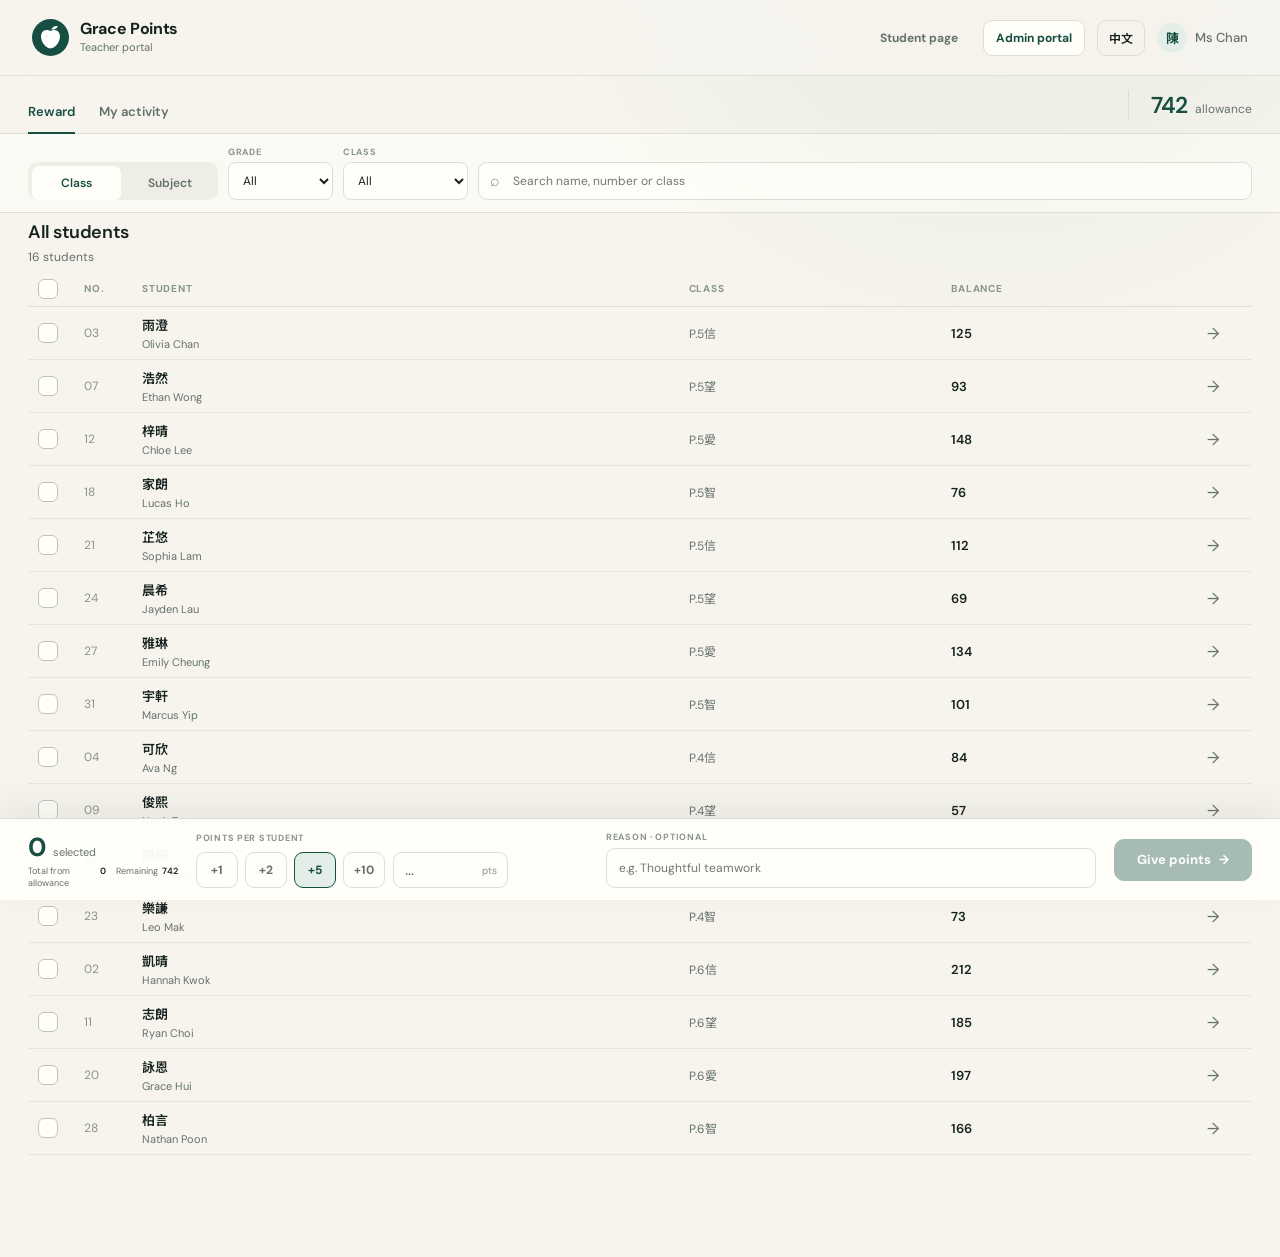
==== teacher.html @ 934d8e3c "Split student and teacher portals" ====
<!doctype html>
<html lang="en">
  <head>
    <meta charset="UTF-8" />
    <meta name="viewport" content="width=device-width, initial-scale=1.0" />
    <meta name="theme-color" content="#164f42" />
    <meta
      name="description"
      content="Grace Points teacher reward and administration portal demo."
    />
    <title>Teacher Portal · Grace Points</title>
    <link rel="preconnect" href="https://fonts.googleapis.com" />
    <link rel="preconnect" href="https://fonts.gstatic.com" crossorigin />
    <link
      href="https://fonts.googleapis.com/css2?family=DM+Sans:wght@400;500;600;700&family=Noto+Sans+TC:wght@400;500;600;700&display=swap"
      rel="stylesheet"
    />
    <link rel="stylesheet" href="styles.css?v=3" />
  </head>
  <body data-page="teacher">
    <div class="app-shell">
      <header class="topbar page-topbar">
        <a class="brand" href="teacher.html" aria-label="Grace Points teacher home">
          <span class="brand-mark" aria-hidden="true">
            <svg viewBox="0 0 40 40" role="img">
              <path d="M21 8c2.4-4.1 5.7-5.7 9.8-4.8C28.9 7 25.6 8.7 21 8Z" />
              <path d="M20.1 10.4C11.7 6 4.6 12 6.2 21c1.5 8.1 7.6 15 13.8 15s12.3-6.9 13.8-15c1.6-9-5.5-15-13.7-10.6Z" />
              <circle cx="15" cy="18" r="2.2" />
            </svg>
          </span>
          <span class="brand-copy">
            <strong>Grace Points</strong>
            <small data-i18n="teacherPortal">Teacher portal</small>
          </span>
        </a>

        <div class="topbar-actions">
          <a class="portal-link subtle-link" href="index.html" data-i18n="studentPage">Student page</a>
          <button class="portal-link" id="admin-entry-button" type="button" data-i18n="adminPortal">Admin portal</button>
          <button class="portal-link" id="back-to-teacher-button" type="button" data-i18n="teacherWorkspace" hidden>Teacher workspace</button>
          <button class="language-button" id="language-toggle" type="button" aria-label="Switch language">中文</button>
          <div class="account-identity" id="account-identity" aria-live="polite">
            <span class="avatar">陳</span>
            <span class="account-name">Ms Chan</span>
          </div>
        </div>
      </header>

      <main id="main-content" tabindex="-1"></main>
    </div>

    <div id="modal-root"></div>
    <div class="toast" id="toast" role="status" aria-live="polite"></div>

    <noscript>This demo needs JavaScript enabled.</noscript>
    <script src="app.js?v=3" defer></script>
  </body>
</html>
---- styles.css ----
:root {
  --ink: #17231f;
  --muted: #65716d;
  --soft: #8a948f;
  --paper: #f6f4ed;
  --surface: #fffef9;
  --surface-2: #eeeee7;
  --line: #dcded7;
  --jade: #164f42;
  --jade-2: #246c5a;
  --jade-soft: #e4eee9;
  --berry: #bd5d4c;
  --warning: #8a6123;
  --warning-soft: #f5e7c9;
  --danger: #9c4136;
  --danger-soft: #f6e2de;
  --shadow: 0 18px 60px rgba(27, 47, 40, 0.12);
  --font: "DM Sans", "Noto Sans TC", system-ui, sans-serif;
  --header-h: 76px;
}

* {
  box-sizing: border-box;
}

html {
  min-width: 320px;
  background: var(--paper);
  color: var(--ink);
  font-family: var(--font);
  scroll-behavior: smooth;
}

body {
  margin: 0;
  min-height: 100vh;
  background:
    radial-gradient(circle at 78% -10%, rgba(43, 112, 91, 0.08), transparent 30rem),
    var(--paper);
}

button,
input,
select,
textarea {
  color: inherit;
  font: inherit;
}

button {
  cursor: pointer;
}

button:focus-visible,
input:focus-visible,
select:focus-visible,
textarea:focus-visible {
  outline: 3px solid rgba(36, 108, 90, 0.24);
  outline-offset: 2px;
}

.sr-only {
  position: absolute;
  width: 1px;
  height: 1px;
  padding: 0;
  overflow: hidden;
  clip: rect(0, 0, 0, 0);
  white-space: nowrap;
  border: 0;
}

.app-shell {
  min-height: 100vh;
}

.topbar {
  position: sticky;
  top: 0;
  z-index: 30;
  display: grid;
  grid-template-columns: minmax(220px, 1fr) auto minmax(220px, 1fr);
  align-items: center;
  min-height: var(--header-h);
  padding: 0 32px;
  border-bottom: 1px solid rgba(22, 79, 66, 0.1);
  background: rgba(246, 244, 237, 0.92);
  backdrop-filter: blur(18px);
}

.brand {
  display: inline-flex;
  align-items: center;
  justify-self: start;
  gap: 11px;
  padding: 0;
  border: 0;
  background: transparent;
  text-align: left;
}

.brand-mark {
  display: grid;
  width: 37px;
  height: 37px;
  place-items: center;
  border-radius: 50%;
  background: var(--jade);
  color: #fff;
}

.brand-mark svg {
  width: 27px;
  fill: currentColor;
}

.brand-mark circle {
  fill: var(--paper);
}

.brand-copy {
  display: grid;
  line-height: 1.05;
}

.brand-copy strong {
  font-size: 16px;
  letter-spacing: -0.02em;
}

.brand-copy small {
  margin-top: 4px;
  color: var(--muted);
  font-size: 11px;
}

.role-switcher {
  display: flex;
  gap: 4px;
  padding: 4px;
  border-radius: 12px;
  background: rgba(226, 227, 220, 0.68);
}

.role-button {
  min-width: 88px;
  padding: 9px 14px;
  border: 0;
  border-radius: 9px;
  background: transparent;
  color: var(--muted);
  font-size: 13px;
  font-weight: 600;
  transition: 180ms ease;
}

.role-button:hover {
  color: var(--ink);
}

.role-button.active {
  background: var(--surface);
  box-shadow: 0 2px 10px rgba(27, 47, 40, 0.08);
  color: var(--jade);
}

.topbar-actions {
  display: flex;
  align-items: center;
  justify-self: end;
  gap: 12px;
}

.demo-badge {
  color: var(--soft);
  font-size: 12px;
}

.language-button {
  padding: 8px 11px;
  border: 1px solid var(--line);
  border-radius: 9px;
  background: transparent;
  font-size: 12px;
  font-weight: 600;
}

.language-button:hover {
  border-color: var(--jade-2);
  color: var(--jade);
}

.account-identity {
  display: flex;
  align-items: center;
  gap: 8px;
  color: var(--muted);
  font-size: 13px;
  font-weight: 500;
}

.avatar {
  display: grid;
  width: 30px;
  height: 30px;
  place-items: center;
  border-radius: 50%;
  background: var(--jade-soft);
  color: var(--jade);
  font-weight: 700;
}

#main-content {
  min-height: calc(100vh - var(--header-h));
}

.view-enter {
  animation: view-enter 420ms cubic-bezier(0.2, 0.75, 0.25, 1) both;
}

@keyframes view-enter {
  from {
    opacity: 0;
    transform: translateY(10px);
  }
  to {
    opacity: 1;
    transform: translateY(0);
  }
}

.page-heading {
  display: flex;
  align-items: flex-end;
  justify-content: space-between;
  gap: 24px;
  padding: 34px 40px 28px;
}

.eyebrow {
  margin: 0 0 7px;
  color: var(--jade-2);
  font-size: 11px;
  font-weight: 700;
  letter-spacing: 0.12em;
  text-transform: uppercase;
}

.page-heading h1,
.student-home h1,
.login-panel h1 {
  margin: 0;
  font-size: clamp(27px, 3.2vw, 43px);
  font-weight: 600;
  letter-spacing: -0.045em;
  line-height: 1.05;
}

.page-heading p,
.login-panel > p {
  max-width: 560px;
  margin: 8px 0 0;
  color: var(--muted);
  font-size: 14px;
}

.teacher-balance {
  display: flex;
  align-items: baseline;
  gap: 8px;
  padding-left: 22px;
  border-left: 1px solid var(--line);
  white-space: nowrap;
}

.teacher-balance strong {
  color: var(--jade);
  font-size: 31px;
  font-weight: 600;
  letter-spacing: -0.05em;
}

.teacher-balance span {
  color: var(--muted);
  font-size: 12px;
}

.teacher-tabs {
  display: flex;
  gap: 24px;
  padding: 0 40px;
  border-bottom: 1px solid var(--line);
}

.text-tab {
  position: relative;
  padding: 0 0 13px;
  border: 0;
  background: transparent;
  color: var(--muted);
  font-size: 13px;
  font-weight: 600;
}

.text-tab.active {
  color: var(--jade);
}

.text-tab.active::after {
  position: absolute;
  right: 0;
  bottom: -1px;
  left: 0;
  height: 2px;
  background: var(--jade);
  content: "";
}

.teacher-workspace {
  display: grid;
  grid-template-columns: 250px minmax(460px, 1fr) 320px;
  min-height: calc(100vh - 235px);
}

.scope-panel,
.reward-panel {
  padding: 26px;
}

.scope-panel {
  border-right: 1px solid var(--line);
}

.reward-panel {
  border-left: 1px solid var(--line);
  background: rgba(255, 254, 249, 0.54);
}

.sticky-panel {
  position: sticky;
  top: calc(var(--header-h) + 26px);
}

.section-label {
  display: block;
  margin-bottom: 12px;
  color: var(--soft);
  font-size: 10px;
  font-weight: 700;
  letter-spacing: 0.12em;
  text-transform: uppercase;
}

.mode-switch {
  display: grid;
  grid-template-columns: 1fr 1fr;
  gap: 4px;
  padding: 4px;
  border-radius: 10px;
  background: var(--surface-2);
}

.mode-switch button {
  padding: 9px 6px;
  border: 0;
  border-radius: 7px;
  background: transparent;
  color: var(--muted);
  font-size: 12px;
  font-weight: 600;
}

.mode-switch button.active {
  background: var(--surface);
  color: var(--jade);
}

.field-group {
  display: grid;
  gap: 7px;
  margin-top: 18px;
}

.field-group label {
  color: var(--muted);
  font-size: 11px;
  font-weight: 600;
}

.field-group select,
.field-group input,
.field-group textarea,
.custom-points input {
  width: 100%;
  border: 1px solid var(--line);
  border-radius: 9px;
  background: var(--surface);
}

.field-group select,
.field-group input {
  height: 42px;
  padding: 0 11px;
}

.field-group textarea {
  min-height: 92px;
  padding: 11px;
  resize: vertical;
}

.recent-lists {
  display: grid;
  gap: 3px;
  margin-top: 30px;
}

.recent-button {
  display: flex;
  align-items: center;
  justify-content: space-between;
  padding: 9px 0;
  border: 0;
  border-bottom: 1px solid rgba(220, 222, 215, 0.7);
  background: transparent;
  color: var(--muted);
  font-size: 12px;
  text-align: left;
}

.recent-button span:last-child {
  color: var(--soft);
}

.roster-panel {
  min-width: 0;
  padding: 26px 30px 70px;
}

.roster-toolbar {
  display: flex;
  align-items: center;
  justify-content: space-between;
  gap: 16px;
  margin-bottom: 15px;
}

.roster-title h2,
.reward-panel h2,
.activity-section h2,
.admin-section h2 {
  margin: 0;
  font-size: 18px;
  font-weight: 600;
  letter-spacing: -0.025em;
}

.roster-title p,
.reward-panel h2 + p,
.admin-section h2 + p {
  margin: 5px 0 0;
  color: var(--muted);
  font-size: 12px;
}

.search-box {
  position: relative;
  width: min(250px, 40%);
}

.search-box::before {
  position: absolute;
  top: 50%;
  left: 12px;
  color: var(--soft);
  content: "⌕";
  transform: translateY(-54%);
}

.search-box input {
  width: 100%;
  height: 38px;
  padding: 0 12px 0 34px;
  border: 1px solid var(--line);
  border-radius: 9px;
  background: rgba(255, 254, 249, 0.72);
  font-size: 12px;
}

.roster-header,
.student-row {
  display: grid;
  grid-template-columns: 36px 48px minmax(180px, 1.7fr) 0.8fr 0.75fr 44px;
  align-items: center;
  gap: 10px;
}

.roster-header {
  min-height: 36px;
  padding: 0 10px;
  border-bottom: 1px solid var(--line);
  color: var(--soft);
  font-size: 10px;
  font-weight: 700;
  letter-spacing: 0.08em;
  text-transform: uppercase;
}

.student-row {
  min-height: 65px;
  padding: 8px 10px;
  border-bottom: 1px solid rgba(220, 222, 215, 0.7);
  transition: background 160ms ease, padding 160ms ease;
}

.student-row:hover {
  background: rgba(255, 254, 249, 0.7);
}

.student-row.selected {
  background: var(--jade-soft);
}

.check-control {
  display: grid;
  width: 20px;
  height: 20px;
  place-items: center;
  border: 1px solid #bcc3bf;
  border-radius: 6px;
  background: var(--surface);
  color: transparent;
  font-size: 12px;
  transition: 160ms ease;
}

.check-control.checked {
  border-color: var(--jade);
  background: var(--jade);
  color: #fff;
  transform: scale(1.04);
}

.row-selector,
.select-all-button,
.student-detail-button {
  padding: 0;
  border: 0;
  background: transparent;
}

.student-number {
  color: var(--soft);
  font-size: 12px;
  font-variant-numeric: tabular-nums;
}

.student-name {
  display: grid;
  gap: 3px;
  min-width: 0;
}

.student-name strong {
  overflow: hidden;
  font-size: 13px;
  font-weight: 600;
  text-overflow: ellipsis;
  white-space: nowrap;
}

.student-name small {
  overflow: hidden;
  color: var(--muted);
  font-size: 11px;
  text-overflow: ellipsis;
  white-space: nowrap;
}

.class-tag {
  color: var(--muted);
  font-size: 12px;
}

.point-balance {
  font-size: 13px;
  font-weight: 600;
  font-variant-numeric: tabular-nums;
}

.student-detail-button {
  display: grid;
  width: 30px;
  height: 30px;
  place-items: center;
  border-radius: 50%;
  color: var(--muted);
}

.student-detail-button:hover {
  background: var(--surface);
  color: var(--jade);
}

.empty-state {
  padding: 64px 20px;
  color: var(--muted);
  text-align: center;
}

.empty-state strong {
  display: block;
  margin-bottom: 6px;
  color: var(--ink);
}

.reward-panel h2 + p {
  margin-bottom: 22px;
}

.selection-count {
  display: flex;
  align-items: baseline;
  justify-content: space-between;
  padding: 15px 0;
  border-top: 1px solid var(--line);
  border-bottom: 1px solid var(--line);
}

.selection-count strong {
  color: var(--jade);
  font-size: 30px;
  font-weight: 600;
  letter-spacing: -0.05em;
}

.selection-count span {
  color: var(--muted);
  font-size: 12px;
}

.quick-points {
  display: grid;
  grid-template-columns: repeat(4, 1fr);
  gap: 7px;
}

.point-button {
  height: 42px;
  border: 1px solid var(--line);
  border-radius: 9px;
  background: var(--surface);
  color: var(--muted);
  font-size: 12px;
  font-weight: 700;
  transition: 160ms ease;
}

.point-button:hover,
.point-button.active {
  border-color: var(--jade);
  background: var(--jade-soft);
  color: var(--jade);
}

.custom-points {
  position: relative;
}

.custom-points input {
  height: 42px;
  padding: 0 50px 0 11px;
}

.custom-points span {
  position: absolute;
  top: 50%;
  right: 11px;
  color: var(--soft);
  font-size: 10px;
  transform: translateY(-50%);
}

.award-summary {
  display: grid;
  gap: 8px;
  margin-top: 22px;
  padding: 14px 0;
  border-top: 1px solid var(--line);
}

.summary-row {
  display: flex;
  justify-content: space-between;
  color: var(--muted);
  font-size: 12px;
}

.summary-row strong {
  color: var(--ink);
  font-weight: 600;
}

.summary-row.negative strong {
  color: var(--danger);
}

.balance-warning {
  margin: 1px 0 10px;
  padding: 9px 10px;
  border-radius: 8px;
  background: var(--warning-soft);
  color: var(--warning);
  font-size: 11px;
  line-height: 1.4;
}

.primary-button,
.secondary-button,
.danger-button {
  display: inline-flex;
  min-height: 44px;
  align-items: center;
  justify-content: center;
  gap: 8px;
  padding: 0 16px;
  border-radius: 10px;
  font-size: 13px;
  font-weight: 700;
  transition: 180ms ease;
}

.primary-button {
  border: 1px solid var(--jade);
  background: var(--jade);
  color: #fff;
}

.primary-button:hover:not(:disabled) {
  background: var(--jade-2);
  transform: translateY(-1px);
}

.primary-button:disabled {
  cursor: not-allowed;
  opacity: 0.38;
}

.secondary-button {
  border: 1px solid var(--line);
  background: var(--surface);
  color: var(--ink);
}

.secondary-button:hover {
  border-color: var(--jade-2);
  color: var(--jade);
}

.danger-button {
  border: 1px solid var(--danger);
  background: var(--danger);
  color: #fff;
}

.full-button {
  width: 100%;
}

.mobile-points-control {
  display: none;
}

.activity-section,
.admin-content {
  padding: 30px 40px 80px;
}

.table-wrap {
  margin-top: 18px;
  overflow-x: auto;
  border-top: 1px solid var(--line);
}

.data-table {
  width: 100%;
  border-collapse: collapse;
  font-size: 12px;
  text-align: left;
}

.data-table th {
  padding: 12px 10px;
  color: var(--soft);
  font-size: 10px;
  letter-spacing: 0.08em;
  text-transform: uppercase;
}

.data-table td {
  padding: 15px 10px;
  border-top: 1px solid rgba(220, 222, 215, 0.75);
  color: var(--muted);
  vertical-align: middle;
}

.data-table td strong {
  color: var(--ink);
  font-weight: 600;
}

.inline-action {
  padding: 6px 0;
  border: 0;
  background: transparent;
  color: var(--jade-2);
  font-size: 11px;
  font-weight: 700;
}

.inline-action[disabled] {
  cursor: default;
  color: var(--soft);
}

.status-label {
  display: inline-flex;
  align-items: center;
  gap: 6px;
  white-space: nowrap;
}

.status-label::before {
  width: 7px;
  height: 7px;
  border-radius: 50%;
  background: var(--jade-2);
  content: "";
}

.status-label.reversed::before {
  background: var(--soft);
}

.student-login-view {
  display: grid;
  min-height: calc(100vh - var(--header-h));
  grid-template-columns: minmax(0, 1.1fr) minmax(420px, 0.9fr);
}

.login-atmosphere {
  position: relative;
  display: flex;
  min-height: 640px;
  flex-direction: column;
  justify-content: flex-end;
  overflow: hidden;
  padding: clamp(36px, 6vw, 84px);
  background: var(--jade);
  color: #fff;
}

.orchard-pattern {
  position: absolute;
  inset: 0;
  opacity: 0.95;
  background:
    radial-gradient(circle at 70% 24%, rgba(255, 254, 249, 0.94) 0 3.4%, transparent 3.6%),
    radial-gradient(circle at 78% 31%, rgba(189, 93, 76, 0.92) 0 8%, transparent 8.2%),
    radial-gradient(circle at 56% 45%, rgba(255, 254, 249, 0.13) 0 16%, transparent 16.2%),
    radial-gradient(circle at 18% 14%, rgba(255, 254, 249, 0.1) 0 22%, transparent 22.2%),
    linear-gradient(148deg, transparent 45%, rgba(255, 255, 255, 0.07) 45.2% 45.6%, transparent 45.8%);
  transform: scale(1.05);
  animation: atmosphere-drift 10s ease-in-out infinite alternate;
}

@keyframes atmosphere-drift {
  to {
    transform: scale(1.1) translate3d(-1%, 1%, 0);
  }
}

.login-atmosphere-copy {
  position: relative;
  max-width: 520px;
  z-index: 1;
}

.login-atmosphere-copy .eyebrow {
  color: rgba(255, 255, 255, 0.65);
}

.login-atmosphere-copy h2 {
  max-width: 480px;
  margin: 0;
  font-size: clamp(40px, 5.6vw, 76px);
  font-weight: 500;
  letter-spacing: -0.06em;
  line-height: 0.98;
}

.login-atmosphere-copy p {
  max-width: 390px;
  margin: 20px 0 0;
  color: rgba(255, 255, 255, 0.72);
  font-size: 14px;
  line-height: 1.6;
}

.login-panel-wrap {
  display: grid;
  place-items: center;
  padding: 40px;
}

.login-panel {
  width: min(430px, 100%);
}

.login-panel h1 {
  font-size: 34px;
}

.choice-row {
  display: grid;
  grid-template-columns: repeat(6, 1fr);
  gap: 6px;
}

.choice-row.classes {
  grid-template-columns: repeat(4, 1fr);
}

.choice-button {
  height: 42px;
  border: 1px solid var(--line);
  border-radius: 9px;
  background: var(--surface);
  color: var(--muted);
  font-weight: 600;
}

.choice-button.active {
  border-color: var(--jade);
  background: var(--jade-soft);
  color: var(--jade);
}

.number-display {
  display: flex;
  height: 52px;
  align-items: center;
  justify-content: space-between;
  padding: 0 16px;
  border: 1px solid var(--line);
  border-radius: 10px;
  background: var(--surface);
}

.number-display span {
  color: var(--muted);
  font-size: 12px;
}

.number-display strong {
  min-width: 26px;
  color: var(--jade);
  font-size: 21px;
  text-align: right;
}

.number-pad {
  display: grid;
  grid-template-columns: repeat(3, 1fr);
  gap: 7px;
  margin-top: 8px;
}

.number-key {
  height: 45px;
  border: 1px solid var(--line);
  border-radius: 9px;
  background: transparent;
  font-weight: 600;
}

.number-key:hover {
  background: var(--surface);
}

.demo-hint {
  margin-top: 14px;
  padding-top: 14px;
  border-top: 1px solid var(--line);
  color: var(--muted);
  font-size: 11px;
}

.demo-hint button {
  padding: 0;
  border: 0;
  background: transparent;
  color: var(--jade);
  font-weight: 700;
}

.login-error {
  min-height: 17px;
  margin: 8px 0 0;
  color: var(--danger);
  font-size: 11px;
}

.student-home {
  padding: 38px 6vw 90px;
}

.student-topline {
  display: flex;
  align-items: flex-start;
  justify-content: space-between;
  gap: 20px;
}

.student-balance-stage {
  display: grid;
  min-height: 270px;
  grid-template-columns: 1fr auto;
  align-items: end;
  margin-top: 36px;
  padding: clamp(28px, 5vw, 64px);
  overflow: hidden;
  border-radius: 20px;
  background: var(--jade);
  color: #fff;
}

.student-balance-stage > div:first-child {
  align-self: center;
}

.student-balance-stage span {
  color: rgba(255, 255, 255, 0.65);
  font-size: 12px;
}

.student-balance-stage strong {
  display: block;
  margin-top: 6px;
  font-size: clamp(65px, 12vw, 132px);
  font-weight: 500;
  letter-spacing: -0.08em;
  line-height: 0.8;
}

.balance-fruit {
  position: relative;
  width: clamp(120px, 18vw, 220px);
  aspect-ratio: 1;
  border: 1px solid rgba(255, 255, 255, 0.24);
  border-radius: 50%;
}

.balance-fruit::before,
.balance-fruit::after {
  position: absolute;
  border-radius: 50%;
  content: "";
}

.balance-fruit::before {
  inset: 18%;
  background: var(--berry);
}

.balance-fruit::after {
  width: 17%;
  height: 17%;
  top: 17%;
  right: 23%;
  background: #fff;
}

.history-layout {
  display: grid;
  grid-template-columns: minmax(0, 1fr) 240px;
  gap: 56px;
  margin-top: 46px;
}

.history-list {
  border-top: 1px solid var(--line);
}

.history-row {
  display: grid;
  grid-template-columns: 50px minmax(180px, 1fr) 130px 90px;
  align-items: center;
  gap: 12px;
  min-height: 74px;
  border-bottom: 1px solid var(--line);
}

.history-icon {
  display: grid;
  width: 34px;
  height: 34px;
  place-items: center;
  border-radius: 50%;
  background: var(--jade-soft);
  color: var(--jade);
  font-weight: 700;
}

.history-icon.redeem {
  background: var(--danger-soft);
  color: var(--danger);
}

.history-copy strong {
  display: block;
  font-size: 13px;
  font-weight: 600;
}

.history-copy small,
.history-meta {
  color: var(--muted);
  font-size: 11px;
}

.history-amount {
  font-weight: 700;
  text-align: right;
}

.history-amount.positive {
  color: var(--jade);
}

.history-amount.negative {
  color: var(--danger);
}

.year-summary {
  position: sticky;
  top: calc(var(--header-h) + 30px);
  align-self: start;
  padding-left: 22px;
  border-left: 1px solid var(--line);
}

.year-summary dl {
  margin: 0;
}

.year-summary div {
  padding: 13px 0;
  border-bottom: 1px solid var(--line);
}

.year-summary dt {
  color: var(--muted);
  font-size: 11px;
}

.year-summary dd {
  margin: 4px 0 0;
  font-size: 19px;
  font-weight: 600;
}

.admin-metrics {
  display: grid;
  grid-template-columns: repeat(4, 1fr);
  border-top: 1px solid var(--line);
  border-bottom: 1px solid var(--line);
}

.metric {
  padding: 24px 26px;
  border-right: 1px solid var(--line);
}

.metric:last-child {
  border-right: 0;
}

.metric span {
  color: var(--muted);
  font-size: 11px;
}

.metric strong {
  display: block;
  margin-top: 7px;
  font-size: 29px;
  font-weight: 600;
  letter-spacing: -0.05em;
}

.admin-grid {
  display: grid;
  grid-template-columns: minmax(0, 1.35fr) minmax(300px, 0.65fr);
  gap: 56px;
  margin-top: 42px;
}

.admin-section-heading {
  display: flex;
  align-items: flex-start;
  justify-content: space-between;
  gap: 16px;
}

.teacher-spending-list {
  margin-top: 22px;
  border-top: 1px solid var(--line);
}

.spending-row {
  display: grid;
  grid-template-columns: minmax(120px, 0.8fr) minmax(140px, 1.4fr) 62px 62px 76px;
  align-items: center;
  gap: 16px;
  min-height: 61px;
  border-bottom: 1px solid var(--line);
  font-size: 12px;
}

.spending-name strong {
  display: block;
}

.spending-name small {
  color: var(--muted);
}

.spending-track {
  height: 5px;
  overflow: hidden;
  border-radius: 5px;
  background: var(--surface-2);
}

.spending-fill {
  height: 100%;
  border-radius: inherit;
  background: var(--jade-2);
  transform-origin: left;
  animation: grow-bar 700ms 140ms cubic-bezier(0.2, 0.75, 0.25, 1) both;
}

@keyframes grow-bar {
  from { transform: scaleX(0); }
  to { transform: scaleX(1); }
}

.negative-number {
  color: var(--danger);
}

.rollover-panel {
  padding: 25px;
  border-radius: 16px;
  background: var(--jade);
  color: #fff;
}

.rollover-panel .eyebrow {
  color: rgba(255, 255, 255, 0.62);
}

.rollover-panel h2 {
  max-width: 250px;
  font-size: 26px;
  line-height: 1.1;
}

.rollover-panel p {
  color: rgba(255, 255, 255, 0.67);
  line-height: 1.5;
}

.rollover-list {
  display: grid;
  gap: 9px;
  margin: 22px 0;
  padding: 0;
  list-style: none;
  color: rgba(255, 255, 255, 0.82);
  font-size: 12px;
}

.rollover-list li::before {
  margin-right: 8px;
  color: #bcd7cd;
  content: "✓";
}

.rollover-panel .secondary-button {
  border-color: rgba(255, 255, 255, 0.22);
  background: #fff;
  color: var(--jade);
}

.modal-backdrop {
  position: fixed;
  inset: 0;
  z-index: 80;
  display: grid;
  place-items: center;
  padding: 20px;
  background: rgba(14, 28, 23, 0.48);
  backdrop-filter: blur(7px);
  animation: fade-in 180ms ease both;
}

@keyframes fade-in {
  from { opacity: 0; }
  to { opacity: 1; }
}

.modal {
  width: min(480px, 100%);
  max-height: min(720px, 88vh);
  overflow-y: auto;
  padding: 28px;
  border-radius: 17px;
  background: var(--surface);
  box-shadow: var(--shadow);
  animation: modal-enter 240ms cubic-bezier(0.2, 0.75, 0.25, 1) both;
}

@keyframes modal-enter {
  from { opacity: 0; transform: translateY(14px) scale(0.98); }
  to { opacity: 1; transform: translateY(0) scale(1); }
}

.modal-kicker {
  color: var(--jade-2);
  font-size: 10px;
  font-weight: 700;
  letter-spacing: 0.12em;
  text-transform: uppercase;
}

.modal h2 {
  margin: 8px 0 9px;
  font-size: 27px;
  font-weight: 600;
  letter-spacing: -0.04em;
}

.modal p {
  color: var(--muted);
  font-size: 13px;
  line-height: 1.55;
}

.modal-summary {
  margin: 22px 0;
  padding: 14px 0;
  border-top: 1px solid var(--line);
  border-bottom: 1px solid var(--line);
}

.modal-actions {
  display: flex;
  justify-content: flex-end;
  gap: 9px;
  margin-top: 22px;
}

.toast {
  position: fixed;
  right: 24px;
  bottom: 24px;
  z-index: 120;
  max-width: min(390px, calc(100vw - 32px));
  padding: 13px 17px;
  border-radius: 10px;
  background: var(--ink);
  box-shadow: var(--shadow);
  color: #fff;
  font-size: 12px;
  opacity: 0;
  pointer-events: none;
  transform: translateY(12px);
  transition: 220ms ease;
}

.toast.show {
  opacity: 1;
  transform: translateY(0);
}

.mobile-role-nav {
  display: none;
}

@media (max-width: 1080px) {
  .teacher-workspace {
    grid-template-columns: 210px minmax(410px, 1fr) 280px;
  }

  .scope-panel,
  .reward-panel {
    padding: 22px 18px;
  }

  .roster-panel {
    padding-right: 20px;
    padding-left: 20px;
  }

  .student-row,
  .roster-header {
    grid-template-columns: 34px 38px minmax(150px, 1.7fr) 0.7fr 0.65fr 36px;
  }

  .topbar {
    padding: 0 22px;
  }

  .demo-badge,
  .account-name {
    display: none;
  }
}

@media (min-width: 861px) and (max-height: 800px) {
  .page-heading {
    padding-top: 25px;
    padding-bottom: 20px;
  }

  .scope-panel,
  .reward-panel {
    padding-top: 18px;
    padding-bottom: 18px;
  }

  .roster-panel {
    padding-top: 18px;
  }

  .reward-panel h2 + p {
    margin-bottom: 12px;
  }

  .selection-count {
    padding: 9px 0;
  }

  .selection-count strong {
    font-size: 25px;
  }

  .reward-panel .field-group {
    margin-top: 11px;
  }

  .reward-panel .point-button,
  .reward-panel .custom-points input {
    height: 36px;
  }

  .reward-panel .field-group textarea {
    min-height: 54px;
  }

  .award-summary {
    margin-top: 11px;
    padding: 8px 0;
  }

  .reward-panel .primary-button {
    min-height: 40px;
  }
}

@media (max-width: 860px) {
  :root {
    --header-h: 66px;
  }

  body {
    padding-bottom: 68px;
  }

  .topbar {
    grid-template-columns: 1fr auto;
    min-height: var(--header-h);
    padding: 0 17px;
  }

  .role-switcher,
  .account-identity {
    display: none;
  }

  .brand-mark {
    width: 34px;
    height: 34px;
  }

  .brand-copy strong {
    font-size: 14px;
  }

  .topbar-actions {
    grid-column: 2;
  }

  .mobile-role-nav {
    position: fixed;
    right: 0;
    bottom: 0;
    left: 0;
    z-index: 50;
    display: grid;
    grid-template-columns: repeat(3, 1fr);
    min-height: 68px;
    border-top: 1px solid var(--line);
    background: rgba(255, 254, 249, 0.96);
    backdrop-filter: blur(18px);
  }

  .mobile-role {
    display: grid;
    place-content: center;
    gap: 3px;
    border: 0;
    background: transparent;
    color: var(--soft);
    font-size: 10px;
    font-weight: 600;
  }

  .mobile-role.active {
    color: var(--jade);
  }

  .mobile-icon {
    font-size: 18px;
    line-height: 1;
  }

  .page-heading {
    align-items: flex-start;
    padding: 25px 20px 21px;
  }

  .page-heading h1 {
    font-size: 29px;
  }

  .page-heading p {
    font-size: 12px;
  }

  .teacher-balance {
    padding-left: 15px;
  }

  .teacher-balance strong {
    font-size: 24px;
  }

  .teacher-tabs {
    padding: 0 20px;
  }

  .teacher-workspace {
    display: block;
  }

  .scope-panel {
    border-right: 0;
    border-bottom: 1px solid var(--line);
  }

  .scope-panel .sticky-panel {
    position: static;
    display: grid;
    grid-template-columns: 1fr 1fr 1fr;
    gap: 10px;
  }

  .scope-panel .section-label,
  .scope-panel .mode-switch,
  .scope-panel .recent-lists,
  .scope-panel .field-group:first-of-type {
    display: none;
  }

  .scope-panel .field-group {
    margin-top: 0;
  }

  .roster-panel {
    padding: 21px 20px;
  }

  .reward-panel {
    position: sticky;
    bottom: 68px;
    z-index: 20;
    padding: 15px 20px;
    border-top: 1px solid var(--line);
    border-left: 0;
    background: rgba(255, 254, 249, 0.97);
    backdrop-filter: blur(16px);
  }

  .reward-panel .sticky-panel {
    position: static;
    display: grid;
    grid-template-columns: 76px minmax(0, 1fr);
    align-items: center;
    gap: 12px;
  }

  .reward-panel h2,
  .reward-panel h2 + p,
  .reward-panel .selection-count,
  .reward-panel .field-group,
  .reward-panel .award-summary,
  .reward-panel .balance-warning {
    display: none;
  }

  .reward-panel .quick-points {
    display: flex;
  }

  .reward-panel .point-button {
    width: 42px;
  }

  .reward-panel .custom-points {
    display: none;
  }

  .mobile-points-control {
    position: relative;
    display: block;
  }

  .mobile-points-control input {
    width: 100%;
    height: 44px;
    padding: 0 27px 0 10px;
    border: 1px solid var(--line);
    border-radius: 10px;
    background: var(--surface);
    font-weight: 700;
  }

  .mobile-points-control span {
    position: absolute;
    top: 50%;
    right: 9px;
    color: var(--soft);
    font-size: 9px;
    transform: translateY(-50%);
  }

  .reward-panel .primary-button {
    width: 100%;
    white-space: nowrap;
  }

  .activity-section,
  .admin-content {
    padding: 24px 20px 80px;
  }

  .student-login-view {
    display: block;
  }

  .login-atmosphere {
    min-height: 280px;
    justify-content: flex-end;
    padding: 34px 24px;
  }

  .login-atmosphere-copy h2 {
    max-width: 310px;
    font-size: 43px;
  }

  .login-atmosphere-copy p {
    display: none;
  }

  .login-panel-wrap {
    padding: 32px 20px 55px;
  }

  .student-home {
    padding: 26px 20px 70px;
  }

  .student-balance-stage {
    min-height: 230px;
    margin-top: 25px;
    padding: 28px;
  }

  .history-layout {
    display: block;
    margin-top: 34px;
  }

  .year-summary {
    position: static;
    margin-top: 32px;
    padding-left: 0;
    border-top: 1px solid var(--line);
    border-left: 0;
  }

  .admin-metrics {
    grid-template-columns: 1fr 1fr;
  }

  .metric:nth-child(2) {
    border-right: 0;
  }

  .metric:nth-child(-n + 2) {
    border-bottom: 1px solid var(--line);
  }

  .admin-grid {
    display: block;
  }

  .rollover-panel {
    margin-top: 38px;
  }
}

@media (max-width: 560px) {
  .brand-copy small {
    display: none;
  }

  .page-heading {
    display: block;
  }

  .teacher-balance {
    margin-top: 18px;
    padding: 10px 0 0;
    border-top: 1px solid var(--line);
    border-left: 0;
  }

  .scope-panel .sticky-panel {
    grid-template-columns: repeat(2, 1fr);
  }

  .scope-panel .field-group:last-of-type {
    grid-column: 1 / -1;
  }

  .roster-toolbar {
    display: block;
  }

  .search-box {
    width: 100%;
    margin-top: 13px;
  }

  .roster-header,
  .student-row {
    grid-template-columns: 31px 30px minmax(140px, 1fr) 55px 31px;
  }

  .roster-header span:nth-child(4),
  .student-row .class-tag {
    display: none;
  }

  .roster-header span:nth-child(5),
  .student-row .point-balance {
    grid-column: 4;
  }

  .roster-header span:nth-child(6),
  .student-row .student-detail-button {
    grid-column: 5;
  }

  .student-row {
    min-height: 61px;
    padding-right: 4px;
    padding-left: 4px;
  }

  .roster-header {
    padding-right: 4px;
    padding-left: 4px;
  }

  .quick-points .point-button:nth-child(3),
  .quick-points .point-button:nth-child(4) {
    display: none;
  }

  .student-topline {
    display: block;
  }

  .student-topline .secondary-button {
    margin-top: 16px;
  }

  .student-balance-stage {
    min-height: 200px;
  }

  .balance-fruit {
    width: 100px;
    margin-right: -34px;
  }

  .history-row {
    grid-template-columns: 42px minmax(135px, 1fr) 64px;
    gap: 7px;
  }

  .history-meta {
    display: none;
  }

  .admin-metrics {
    grid-template-columns: 1fr 1fr;
  }

  .metric {
    padding: 18px;
  }

  .metric strong {
    font-size: 23px;
  }

  .spending-row {
    grid-template-columns: minmax(100px, 1fr) 54px 54px 64px;
  }

  .spending-track {
    display: none;
  }

  .admin-section-heading {
    display: block;
  }

  .admin-section-heading .secondary-button {
    margin-top: 14px;
  }

  .modal {
    padding: 23px;
  }

  .toast {
    right: 16px;
    bottom: 84px;
    left: 16px;
  }
}

.page-topbar {
  grid-template-columns: minmax(210px, 1fr) auto;
}

.brand {
  color: inherit;
  text-decoration: none;
}

.portal-link {
  display: inline-flex;
  min-height: 36px;
  align-items: center;
  justify-content: center;
  padding: 0 12px;
  border: 1px solid var(--line);
  border-radius: 9px;
  background: var(--surface);
  color: var(--jade);
  font-size: 12px;
  font-weight: 700;
  text-decoration: none;
}

.portal-link:hover {
  border-color: var(--jade-2);
}

.portal-link.subtle-link {
  border-color: transparent;
  background: transparent;
  color: var(--muted);
}

[hidden] {
  display: none !important;
}

.teacher-page {
  min-height: calc(100vh - var(--header-h));
}

.compact-teacher-bar {
  display: flex;
  min-height: 58px;
  align-items: stretch;
  justify-content: space-between;
  border-bottom: 1px solid var(--line);
}

.compact-teacher-bar .teacher-tabs {
  align-items: flex-end;
  padding: 0 28px;
  border-bottom: 0;
}

.compact-balance {
  align-self: center;
  margin-right: 28px;
}

.compact-balance strong {
  font-size: 23px;
}

.compact-workspace {
  position: relative;
  min-height: calc(100vh - var(--header-h) - 58px);
}

.compact-roster-panel {
  padding: 0 28px 20px;
}

.filter-toolbar {
  display: grid;
  grid-template-columns: 190px 105px 125px minmax(230px, 1fr);
  gap: 10px;
  align-items: end;
  margin: 0 -28px;
  padding: 12px 28px;
  border-bottom: 1px solid var(--line);
  background: rgba(255, 254, 249, 0.48);
}

.filter-toolbar:has(#group-filter) {
  grid-template-columns: 190px 105px 140px 125px minmax(210px, 1fr);
}

.compact-mode-switch {
  height: 38px;
}

.compact-field {
  display: grid;
  gap: 4px;
  min-width: 0;
}

.compact-field > span,
.compose-label {
  color: var(--soft);
  font-size: 9px;
  font-weight: 700;
  letter-spacing: 0.08em;
  text-transform: uppercase;
}

.compact-field select {
  width: 100%;
  height: 38px;
  padding: 0 10px;
  border: 1px solid var(--line);
  border-radius: 8px;
  background: var(--surface);
  font-size: 12px;
}

.compact-search {
  width: 100%;
}

.compact-search input {
  height: 38px;
}

.compact-roster-toolbar {
  min-height: 58px;
  margin: 0;
}

.compact-roster-panel .student-row {
  min-height: 52px;
}

.reward-compose {
  position: sticky;
  bottom: 0;
  z-index: 24;
  display: grid;
  grid-template-columns: 150px minmax(270px, 0.8fr) minmax(260px, 1fr) 138px;
  gap: 18px;
  align-items: center;
  min-height: 82px;
  padding: 10px 28px;
  border-top: 1px solid rgba(22, 79, 66, 0.18);
  background: rgba(255, 254, 249, 0.97);
  box-shadow: 0 -12px 36px rgba(27, 47, 40, 0.07);
  backdrop-filter: blur(18px);
}

.compose-selection {
  display: grid;
  grid-template-columns: auto 1fr;
  align-items: baseline;
  column-gap: 8px;
}

.compose-selection > strong {
  color: var(--jade);
  font-size: 26px;
  letter-spacing: -0.05em;
}

.compose-selection > span {
  color: var(--muted);
  font-size: 11px;
}

.compact-summary {
  grid-column: 1 / -1;
  display: flex;
  gap: 10px;
  margin: 1px 0 0;
  padding: 0;
  border: 0;
}

.compact-summary .summary-row {
  display: inline-flex;
  gap: 4px;
  font-size: 9px;
}

.compose-points {
  display: grid;
  grid-template-columns: auto 1fr 72px;
  gap: 8px;
  align-items: center;
}

.compose-points .compose-label {
  grid-column: 1 / -1;
}

.compose-points .quick-points {
  grid-template-columns: repeat(4, minmax(42px, 1fr));
}

.compose-points .point-button,
.compact-custom input {
  height: 36px;
}

.compact-custom {
  display: block;
}

.compose-reason {
  display: grid;
  gap: 5px;
}

.compose-reason input {
  width: 100%;
  height: 40px;
  padding: 0 12px;
  border: 1px solid var(--line);
  border-radius: 9px;
  background: var(--surface);
  font-size: 12px;
}

.compact-send {
  width: 138px;
  min-height: 42px;
  white-space: nowrap;
}

.compose-warning {
  position: absolute;
  right: 28px;
  bottom: calc(100% + 8px);
  width: min(360px, calc(100vw - 40px));
  margin: 0;
  box-shadow: var(--shadow);
}

.pin-field input {
  height: 54px;
  text-align: center;
  font-size: 24px;
  font-weight: 700;
  letter-spacing: 0.45em;
}

.pin-hint {
  margin: 10px 0 0 !important;
  color: var(--jade) !important;
  font-size: 11px !important;
  font-weight: 700;
}

@media (max-width: 900px) {
  body {
    padding-bottom: 0;
  }

  .page-topbar {
    grid-template-columns: 1fr auto;
  }

  .compact-teacher-bar {
    min-height: 52px;
  }

  .compact-teacher-bar .teacher-tabs {
    padding: 0 18px;
  }

  .compact-balance {
    margin: 0 18px 0 0;
    padding: 0;
    border: 0;
  }

  .filter-toolbar,
  .filter-toolbar:has(#group-filter) {
    grid-template-columns: 1.1fr 0.7fr 0.8fr;
    margin: 0 -18px;
    padding: 11px 18px;
  }

  .compact-mode-switch {
    grid-column: 1;
  }

  .compact-search {
    grid-column: 1 / -1;
  }

  .compact-roster-panel {
    padding-right: 18px;
    padding-left: 18px;
  }

  .reward-compose {
    grid-template-columns: 90px minmax(230px, 1fr) 126px;
    gap: 10px;
    padding: 10px 18px;
  }

  .compose-selection {
    grid-row: 1 / span 2;
  }

  .compose-points {
    grid-column: 2 / 4;
  }

  .compose-reason {
    grid-column: 2;
  }

  .compact-send {
    grid-column: 3;
    width: 126px;
  }
}

@media (max-width: 600px) {
  .page-topbar {
    min-height: 62px;
    padding: 0 14px;
  }

  .topbar-actions {
    gap: 6px;
  }

  .portal-link {
    min-height: 34px;
    padding: 0 8px;
    font-size: 10px;
  }

  .subtle-link,
  .demo-badge {
    display: none;
  }

  .compact-teacher-bar {
    position: sticky;
    top: var(--header-h);
    z-index: 22;
    background: rgba(246, 244, 237, 0.96);
    backdrop-filter: blur(16px);
  }

  .compact-balance strong {
    font-size: 20px;
  }

  .filter-toolbar,
  .filter-toolbar:has(#group-filter) {
    grid-template-columns: repeat(2, minmax(0, 1fr));
  }

  .compact-mode-switch,
  .compact-search {
    grid-column: 1 / -1;
  }

  .compact-roster-toolbar {
    padding-top: 14px;
  }

  .compact-roster-panel .student-row {
    min-height: 54px;
  }

  .reward-compose {
    grid-template-columns: 66px minmax(0, 1fr) 112px;
    gap: 8px;
    min-height: 126px;
    padding: 9px 12px;
  }

  .compose-selection {
    grid-row: 1;
  }

  .compose-selection > strong {
    font-size: 23px;
  }

  .compact-summary {
    display: none;
  }

  .compose-points {
    grid-column: 2 / 4;
    grid-template-columns: 1fr 58px;
  }

  .compose-points .compose-label {
    display: none;
  }

  .reward-compose .quick-points .point-button {
    display: block;
    min-width: 0;
    height: 34px;
    padding: 0;
  }

  .compose-reason {
    grid-column: 1 / 3;
  }

  .compose-reason input {
    height: 38px;
  }

  .compact-send {
    grid-column: 3;
    width: 112px;
    min-height: 38px;
    align-self: end;
  }

  .account-identity {
    display: none;
  }

  .toast {
    bottom: 16px;
  }
}

@media (prefers-reduced-motion: reduce) {
  *,
  *::before,
  *::after {
    scroll-behavior: auto !important;
    animation-duration: 0.01ms !important;
    animation-iteration-count: 1 !important;
    transition-duration: 0.01ms !important;
  }
}
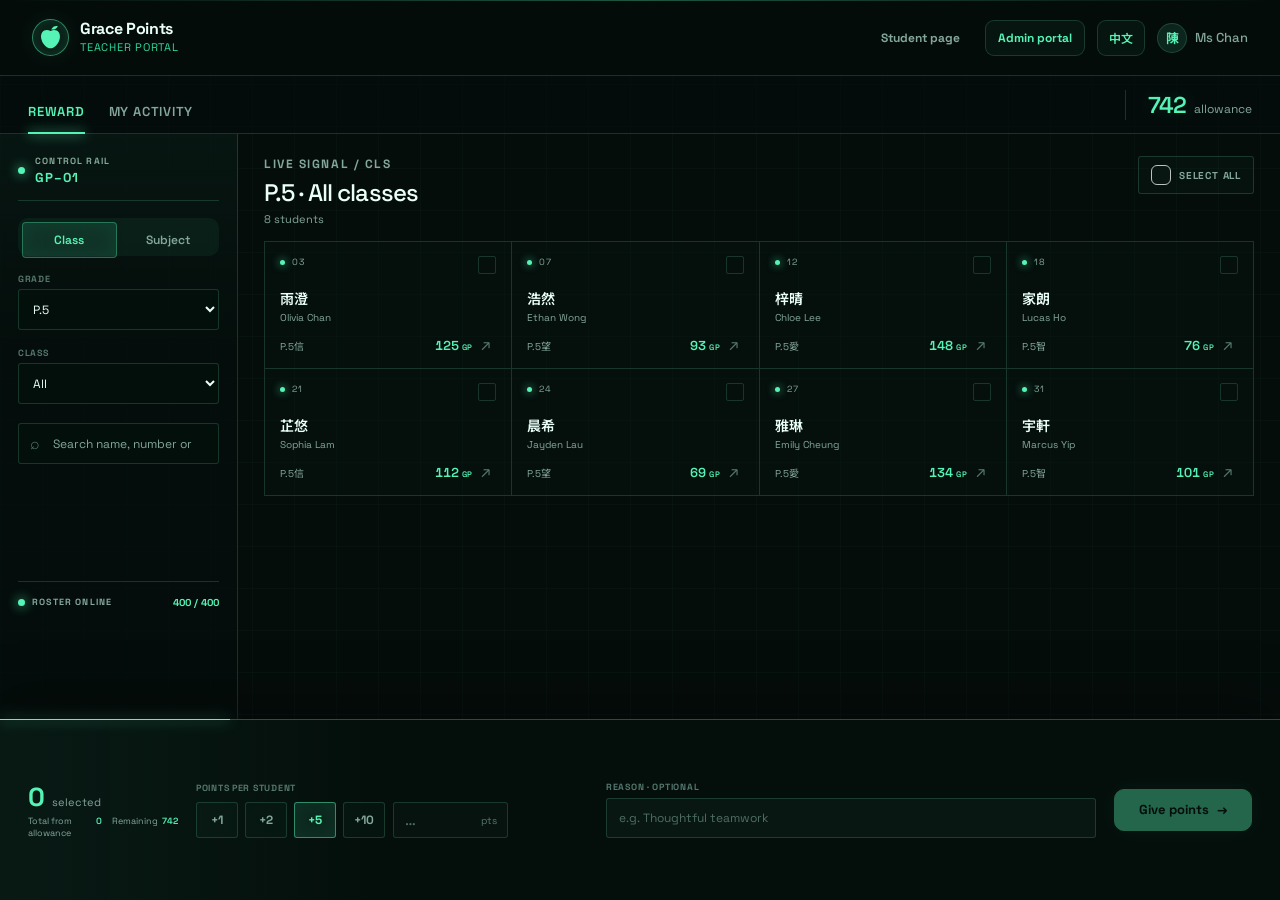
==== commit e60ef753: "Reimagine Grace Points as cyber command system" ====
--- a/teacher.html
+++ b/teacher.html
@@ -12,10 +12,10 @@
     <link rel="preconnect" href="https://fonts.googleapis.com" />
     <link rel="preconnect" href="https://fonts.gstatic.com" crossorigin />
     <link
-      href="https://fonts.googleapis.com/css2?family=DM+Sans:wght@400;500;600;700&family=Noto+Sans+TC:wght@400;500;600;700&display=swap"
+      href="https://fonts.googleapis.com/css2?family=Noto+Sans+TC:wght@400;500;600;700&family=Space+Grotesk:wght@400;500;600;700&display=swap"
       rel="stylesheet"
     />
-    <link rel="stylesheet" href="styles.css?v=3" />
+    <link rel="stylesheet" href="styles.css?v=4" />
   </head>
   <body data-page="teacher">
     <div class="app-shell">
@@ -53,6 +53,6 @@
     <div class="toast" id="toast" role="status" aria-live="polite"></div>
 
     <noscript>This demo needs JavaScript enabled.</noscript>
-    <script src="app.js?v=3" defer></script>
+    <script src="app.js?v=4" defer></script>
   </body>
 </html>
--- a/styles.css
+++ b/styles.css
@@ -2308,6 +2308,984 @@
   }
 }
 
+/* Grace Core cyber system */
+:root {
+  --ink: #eafff7;
+  --muted: #83a79b;
+  --soft: #55776d;
+  --paper: #050d0b;
+  --surface: #091713;
+  --surface-2: #0d201a;
+  --line: rgba(122, 255, 207, 0.16);
+  --jade: #55f4b6;
+  --jade-2: #2ed99c;
+  --jade-soft: rgba(85, 244, 182, 0.11);
+  --berry: #ff6f82;
+  --warning: #ffc66d;
+  --warning-soft: rgba(255, 198, 109, 0.12);
+  --danger: #ff7b8a;
+  --danger-soft: rgba(255, 123, 138, 0.12);
+  --shadow: 0 24px 80px rgba(0, 0, 0, 0.48);
+  --font: "Space Grotesk", "Noto Sans TC", system-ui, sans-serif;
+  color-scheme: dark;
+}
+
+html,
+body {
+  background: var(--paper);
+}
+
+body {
+  position: relative;
+  background-image:
+    linear-gradient(rgba(85, 244, 182, 0.025) 1px, transparent 1px),
+    linear-gradient(90deg, rgba(85, 244, 182, 0.025) 1px, transparent 1px);
+  background-size: 42px 42px;
+}
+
+body::before {
+  position: fixed;
+  inset: 0;
+  z-index: 200;
+  height: 1px;
+  background: linear-gradient(90deg, transparent, rgba(85, 244, 182, 0.32), transparent);
+  content: "";
+  pointer-events: none;
+  animation: system-scan 9s linear infinite;
+}
+
+@keyframes system-scan {
+  from { transform: translateY(-2px); }
+  to { transform: translateY(100vh); }
+}
+
+.topbar {
+  border-bottom-color: var(--line);
+  background: rgba(5, 13, 11, 0.9);
+}
+
+.brand-mark {
+  border: 1px solid rgba(85, 244, 182, 0.5);
+  background: rgba(85, 244, 182, 0.06);
+  box-shadow: inset 0 0 18px rgba(85, 244, 182, 0.12), 0 0 20px rgba(85, 244, 182, 0.08);
+  color: var(--jade);
+}
+
+.brand-mark circle {
+  fill: var(--jade);
+}
+
+.brand-copy small {
+  color: var(--jade-2);
+  letter-spacing: 0.07em;
+  text-transform: uppercase;
+}
+
+.portal-link,
+.language-button,
+.secondary-button {
+  border-color: var(--line);
+  background: rgba(85, 244, 182, 0.04);
+  color: var(--jade);
+}
+
+.portal-link:hover,
+.language-button:hover,
+.secondary-button:hover {
+  border-color: rgba(85, 244, 182, 0.55);
+  background: rgba(85, 244, 182, 0.09);
+  box-shadow: 0 0 24px rgba(85, 244, 182, 0.08);
+}
+
+.avatar {
+  border: 1px solid var(--line);
+  background: var(--jade-soft);
+  color: var(--jade);
+}
+
+.primary-button {
+  border-color: var(--jade);
+  background: var(--jade);
+  box-shadow: 0 0 24px rgba(85, 244, 182, 0.13);
+  color: #02100b;
+}
+
+.primary-button:hover:not(:disabled) {
+  background: #76ffca;
+  box-shadow: 0 0 34px rgba(85, 244, 182, 0.25);
+}
+
+input,
+select,
+textarea,
+.field-group select,
+.field-group input,
+.field-group textarea,
+.custom-points input {
+  border-color: var(--line);
+  background: rgba(7, 20, 16, 0.9);
+  color: var(--ink);
+}
+
+input::placeholder,
+textarea::placeholder {
+  color: #4e6e64;
+}
+
+.view-enter {
+  animation-name: cyber-view-enter;
+}
+
+@keyframes cyber-view-enter {
+  from { opacity: 0; clip-path: inset(0 0 100% 0); transform: translateY(5px); }
+  to { opacity: 1; clip-path: inset(0); transform: translateY(0); }
+}
+
+/* Teacher command surface */
+.compact-teacher-bar {
+  border-bottom-color: var(--line);
+  background: rgba(5, 13, 11, 0.74);
+}
+
+.text-tab {
+  color: var(--muted);
+  letter-spacing: 0.06em;
+  text-transform: uppercase;
+}
+
+.text-tab.active,
+.compact-balance strong {
+  color: var(--jade);
+  text-shadow: 0 0 18px rgba(85, 244, 182, 0.18);
+}
+
+.text-tab.active::after {
+  background: var(--jade);
+  box-shadow: 0 0 12px var(--jade);
+}
+
+.cyber-workspace {
+  display: grid;
+  grid-template-columns: 238px minmax(0, 1fr);
+  min-height: calc(100vh - var(--header-h) - 58px);
+}
+
+.filter-console {
+  display: flex;
+  min-width: 0;
+  flex-direction: column;
+  gap: 17px;
+  padding: 21px 18px 110px;
+  border-right: 1px solid var(--line);
+  background:
+    linear-gradient(180deg, rgba(85, 244, 182, 0.035), transparent 38%),
+    rgba(4, 14, 11, 0.82);
+}
+
+.console-heading {
+  display: flex;
+  align-items: center;
+  gap: 10px;
+  padding-bottom: 14px;
+  border-bottom: 1px solid var(--line);
+}
+
+.console-heading > div {
+  display: grid;
+  gap: 2px;
+}
+
+.console-heading span,
+.console-status span,
+.matrix-kicker {
+  color: var(--muted);
+  font-size: 9px;
+  font-weight: 700;
+  letter-spacing: 0.13em;
+  text-transform: uppercase;
+}
+
+.console-heading strong {
+  color: var(--jade);
+  font-size: 13px;
+  letter-spacing: 0.08em;
+}
+
+.signal-dot,
+.console-status i,
+.node-status i,
+.core-tag i {
+  display: inline-block;
+  width: 7px;
+  height: 7px;
+  border-radius: 50%;
+  background: var(--jade);
+  box-shadow: 0 0 12px var(--jade);
+  animation: signal-pulse 1.8s ease-in-out infinite;
+}
+
+@keyframes signal-pulse {
+  50% { opacity: 0.38; transform: scale(0.72); }
+}
+
+.filter-console .compact-mode-switch {
+  width: 100%;
+  height: 38px;
+  background: rgba(85, 244, 182, 0.055);
+}
+
+.filter-console .mode-switch button {
+  border: 1px solid transparent;
+  border-radius: 4px;
+  color: var(--muted);
+}
+
+.filter-console .mode-switch button.active {
+  border-color: rgba(85, 244, 182, 0.35);
+  background: rgba(85, 244, 182, 0.1);
+  box-shadow: inset 0 0 20px rgba(85, 244, 182, 0.06);
+  color: var(--jade);
+}
+
+.filter-console .compact-field,
+.filter-console .compact-search {
+  width: 100%;
+}
+
+.filter-console .compact-field select,
+.filter-console .compact-search input {
+  height: 41px;
+  border-radius: 3px;
+  background: rgba(4, 16, 12, 0.88);
+  color: var(--ink);
+}
+
+.filter-console .compact-search input::placeholder {
+  color: var(--muted);
+}
+
+.filter-console .compact-search {
+  margin-top: 2px;
+}
+
+.console-status {
+  display: flex;
+  align-items: center;
+  justify-content: space-between;
+  margin-top: auto;
+  padding-top: 14px;
+  border-top: 1px solid var(--line);
+}
+
+.console-status span {
+  display: inline-flex;
+  align-items: center;
+  gap: 7px;
+}
+
+.console-status strong {
+  color: var(--jade);
+  font-size: 10px;
+}
+
+.matrix-zone {
+  min-width: 0;
+  padding: 22px 26px 110px;
+}
+
+.matrix-toolbar {
+  display: flex;
+  min-height: 60px;
+  align-items: flex-start;
+  justify-content: space-between;
+  gap: 18px;
+  margin-bottom: 15px;
+}
+
+.matrix-kicker {
+  margin: 0 0 5px !important;
+  color: var(--jade-2);
+}
+
+.matrix-toolbar h2 {
+  margin: 0;
+  font-size: 24px;
+  font-weight: 500;
+  letter-spacing: -0.04em;
+}
+
+.matrix-toolbar .roster-title > p:last-child {
+  margin-top: 4px;
+  color: var(--muted);
+  font-size: 11px;
+}
+
+.matrix-select-all {
+  display: inline-flex;
+  min-height: 38px;
+  align-items: center;
+  gap: 8px;
+  padding: 0 12px;
+  border: 1px solid var(--line);
+  border-radius: 3px;
+  background: rgba(85, 244, 182, 0.025);
+  color: var(--muted);
+  font-size: 10px;
+  font-weight: 700;
+  letter-spacing: 0.08em;
+  text-transform: uppercase;
+}
+
+.matrix-select-all:hover,
+.matrix-select-all.active {
+  border-color: rgba(85, 244, 182, 0.48);
+  color: var(--jade);
+}
+
+.student-matrix {
+  display: grid;
+  grid-template-columns: repeat(4, minmax(150px, 1fr));
+  border-top: 1px solid var(--line);
+  border-left: 1px solid var(--line);
+}
+
+.student-node.student-row {
+  position: relative;
+  display: block;
+  min-height: 126px;
+  padding: 0;
+  overflow: hidden;
+  border: 0;
+  border-right: 1px solid var(--line);
+  border-bottom: 1px solid var(--line);
+  background: rgba(7, 20, 16, 0.36);
+  transition: background 180ms ease, box-shadow 180ms ease;
+}
+
+.student-node.student-row:hover {
+  background: rgba(85, 244, 182, 0.045);
+}
+
+.student-node::after {
+  position: absolute;
+  right: 0;
+  bottom: 0;
+  left: 0;
+  height: 1px;
+  background: linear-gradient(90deg, transparent, var(--jade), transparent);
+  content: "";
+  opacity: 0;
+  transform: translateX(-70%);
+  transition: opacity 160ms ease;
+}
+
+.student-node:hover::after {
+  opacity: 0.55;
+  animation: node-scan 1.4s linear infinite;
+}
+
+@keyframes node-scan {
+  to { transform: translateX(70%); }
+}
+
+.student-node.selected {
+  background: rgba(85, 244, 182, 0.09);
+  box-shadow: inset 0 0 34px rgba(85, 244, 182, 0.055);
+}
+
+.student-node.selected::before {
+  position: absolute;
+  inset: 0;
+  z-index: 2;
+  border: 1px solid rgba(85, 244, 182, 0.58);
+  content: "";
+  pointer-events: none;
+}
+
+.node-selector {
+  display: grid;
+  width: 100%;
+  min-height: 126px;
+  grid-template-columns: 1fr auto;
+  grid-template-rows: auto 1fr auto;
+  gap: 9px;
+  padding: 14px 15px;
+  text-align: left;
+}
+
+.node-status {
+  display: inline-flex;
+  align-items: center;
+  gap: 7px;
+  color: var(--muted);
+  font-size: 9px;
+  letter-spacing: 0.12em;
+}
+
+.node-status i {
+  width: 5px;
+  height: 5px;
+  box-shadow: 0 0 8px var(--jade);
+}
+
+.node-selector .check-control {
+  grid-column: 2;
+  grid-row: 1;
+  width: 18px;
+  height: 18px;
+  border-radius: 2px;
+  border-color: var(--line);
+  background: transparent;
+}
+
+.node-selector .check-control.checked {
+  border-color: var(--jade);
+  background: var(--jade);
+  color: #02100b;
+  box-shadow: 0 0 14px rgba(85, 244, 182, 0.26);
+}
+
+.node-selector .student-name {
+  grid-column: 1 / -1;
+  align-self: center;
+}
+
+.node-selector .student-name strong {
+  font-size: 14px;
+}
+
+.node-selector .student-name small {
+  color: var(--muted);
+  font-size: 10px;
+}
+
+.node-meta {
+  display: flex;
+  grid-column: 1 / -1;
+  align-items: center;
+  justify-content: space-between;
+  padding-right: 23px;
+}
+
+.node-meta .class-tag {
+  display: inline;
+  color: var(--muted);
+  font-size: 10px;
+}
+
+.node-meta .point-balance {
+  color: var(--jade);
+  font-size: 13px;
+}
+
+.node-meta .point-balance small {
+  font-size: 8px;
+  letter-spacing: 0.1em;
+}
+
+.node-detail {
+  position: absolute;
+  right: 10px;
+  bottom: 9px;
+  z-index: 4;
+  color: var(--soft);
+}
+
+.reward-compose {
+  grid-column: 1 / -1;
+  border-top-color: rgba(85, 244, 182, 0.3);
+  background:
+    linear-gradient(90deg, rgba(85, 244, 182, 0.05), transparent 32%),
+    rgba(5, 15, 12, 0.97);
+  box-shadow: 0 -18px 50px rgba(0, 0, 0, 0.38);
+}
+
+.reward-compose::before {
+  position: absolute;
+  top: -1px;
+  left: 0;
+  width: 18%;
+  height: 1px;
+  background: var(--jade);
+  box-shadow: 0 0 14px var(--jade);
+  content: "";
+}
+
+.compose-selection > strong,
+.summary-row strong,
+.point-balance {
+  color: var(--jade);
+}
+
+.compose-points .point-button,
+.compact-custom input,
+.compose-reason input {
+  border-radius: 3px;
+}
+
+.point-button {
+  border-color: var(--line);
+  background: rgba(85, 244, 182, 0.025);
+  color: var(--muted);
+}
+
+.point-button:hover,
+.point-button.active {
+  border-color: rgba(85, 244, 182, 0.5);
+  background: rgba(85, 244, 182, 0.1);
+  box-shadow: inset 0 0 18px rgba(85, 244, 182, 0.06);
+  color: var(--jade);
+}
+
+/* Student identity gateway */
+.student-login-view {
+  background: #050d0b;
+}
+
+.login-atmosphere {
+  border-right: 1px solid var(--line);
+  background:
+    radial-gradient(circle at 63% 25%, rgba(85, 244, 182, 0.09), transparent 19rem),
+    #06120f;
+}
+
+.orchard-pattern {
+  opacity: 1;
+  background:
+    linear-gradient(rgba(85, 244, 182, 0.05) 1px, transparent 1px),
+    linear-gradient(90deg, rgba(85, 244, 182, 0.05) 1px, transparent 1px),
+    radial-gradient(circle at 70% 25%, rgba(85, 244, 182, 0.07), transparent 26%);
+  background-size: 52px 52px, 52px 52px, auto;
+  animation: cyber-grid-drift 12s linear infinite alternate;
+}
+
+@keyframes cyber-grid-drift {
+  to { transform: scale(1.05) translate3d(-1.5%, 1.5%, 0); }
+}
+
+.core-orb {
+  position: absolute;
+  top: 9%;
+  right: 10%;
+  z-index: 2;
+  display: grid;
+  width: clamp(190px, 25vw, 320px);
+  aspect-ratio: 1;
+  place-items: center;
+  border: 1px solid rgba(85, 244, 182, 0.25);
+  border-radius: 50%;
+  box-shadow: inset 0 0 70px rgba(85, 244, 182, 0.04), 0 0 60px rgba(85, 244, 182, 0.04);
+  animation: core-breathe 4.2s ease-in-out infinite;
+}
+
+.core-orb::before,
+.core-orb::after {
+  position: absolute;
+  border: 1px solid rgba(85, 244, 182, 0.2);
+  border-radius: 50%;
+  content: "";
+}
+
+.core-orb::before {
+  inset: 13%;
+  border-style: dashed;
+  animation: core-spin 18s linear infinite;
+}
+
+.core-orb::after {
+  inset: 30%;
+  background: rgba(85, 244, 182, 0.07);
+  box-shadow: 0 0 45px rgba(85, 244, 182, 0.15), inset 0 0 30px rgba(85, 244, 182, 0.08);
+}
+
+.core-orb span {
+  z-index: 2;
+  color: var(--jade);
+  font-size: 22px;
+  font-weight: 700;
+  letter-spacing: 0.18em;
+  text-shadow: 0 0 16px rgba(85, 244, 182, 0.45);
+}
+
+.core-orb i,
+.core-orb b {
+  position: absolute;
+  width: 10px;
+  height: 10px;
+  border-radius: 50%;
+  background: var(--jade);
+  box-shadow: 0 0 18px var(--jade);
+}
+
+.core-orb i { top: 13%; left: 24%; }
+.core-orb b { right: 10%; bottom: 28%; width: 5px; height: 5px; }
+
+@keyframes core-breathe {
+  50% { transform: scale(1.035); box-shadow: inset 0 0 90px rgba(85, 244, 182, 0.07), 0 0 80px rgba(85, 244, 182, 0.08); }
+}
+
+@keyframes core-spin { to { transform: rotate(360deg); } }
+
+.login-atmosphere-copy {
+  z-index: 3;
+}
+
+.login-atmosphere-copy .eyebrow,
+.core-tag {
+  display: inline-flex;
+  align-items: center;
+  gap: 8px;
+  color: var(--jade-2);
+}
+
+.login-atmosphere-copy h2 {
+  color: var(--ink);
+  font-weight: 500;
+  text-shadow: 0 0 44px rgba(85, 244, 182, 0.08);
+}
+
+.login-panel-wrap {
+  position: relative;
+  background:
+    linear-gradient(rgba(85, 244, 182, 0.025) 1px, transparent 1px),
+    #07100e;
+  background-size: 100% 44px;
+}
+
+.login-panel > .eyebrow {
+  color: var(--jade-2);
+}
+
+.choice-button,
+.number-key,
+.number-display {
+  border-color: var(--line);
+  border-radius: 3px;
+  background: rgba(85, 244, 182, 0.025);
+}
+
+.choice-button:hover,
+.number-key:hover {
+  border-color: rgba(85, 244, 182, 0.4);
+  background: rgba(85, 244, 182, 0.07);
+}
+
+.choice-button.active {
+  border-color: var(--jade);
+  background: rgba(85, 244, 182, 0.11);
+  box-shadow: inset 0 0 18px rgba(85, 244, 182, 0.07), 0 0 16px rgba(85, 244, 182, 0.06);
+  color: var(--jade);
+}
+
+.number-display strong,
+.demo-hint button {
+  color: var(--jade);
+}
+
+.demo-hint {
+  border-top-color: var(--line);
+}
+
+/* Student account signal view */
+.student-home {
+  background: transparent;
+}
+
+.student-balance-stage {
+  position: relative;
+  border: 1px solid rgba(85, 244, 182, 0.24);
+  border-radius: 4px;
+  background:
+    linear-gradient(rgba(85, 244, 182, 0.035) 1px, transparent 1px),
+    linear-gradient(90deg, rgba(85, 244, 182, 0.035) 1px, transparent 1px),
+    rgba(7, 24, 18, 0.76);
+  background-size: 42px 42px;
+  box-shadow: inset 0 0 70px rgba(85, 244, 182, 0.035);
+}
+
+.core-tag {
+  position: absolute;
+  top: 22px;
+  left: 28px;
+  color: var(--jade-2) !important;
+  font-size: 9px !important;
+  font-weight: 700;
+  letter-spacing: 0.11em;
+  text-transform: uppercase;
+}
+
+.student-balance-stage strong {
+  color: var(--jade);
+  text-shadow: 0 0 35px rgba(85, 244, 182, 0.2);
+}
+
+.balance-fruit {
+  border-color: rgba(85, 244, 182, 0.25);
+  box-shadow: inset 0 0 40px rgba(85, 244, 182, 0.04);
+  animation: core-spin 22s linear infinite;
+}
+
+.balance-fruit::before {
+  inset: 22%;
+  border: 1px dashed rgba(85, 244, 182, 0.5);
+  background: rgba(85, 244, 182, 0.07);
+}
+
+.balance-fruit::after {
+  background: var(--jade);
+  box-shadow: 0 0 18px var(--jade);
+}
+
+.history-list,
+.history-row,
+.year-summary,
+.year-summary div {
+  border-color: var(--line);
+}
+
+.history-row {
+  position: relative;
+}
+
+.history-row::before {
+  position: absolute;
+  top: 50%;
+  left: 16px;
+  width: 1px;
+  height: 100%;
+  background: var(--line);
+  content: "";
+}
+
+.history-row:last-child::before { display: none; }
+
+.history-icon {
+  z-index: 1;
+  border: 1px solid var(--line);
+  background: var(--surface);
+  color: var(--jade);
+}
+
+.history-icon.redeem {
+  border-color: rgba(255, 123, 138, 0.25);
+  background: var(--surface);
+}
+
+/* Admin and activity data rails */
+.page-heading,
+.activity-section,
+.admin-content {
+  background: transparent;
+}
+
+.admin-metrics,
+.metric,
+.table-wrap,
+.data-table td,
+.teacher-spending-list,
+.spending-row {
+  border-color: var(--line);
+}
+
+.metric {
+  background: rgba(85, 244, 182, 0.018);
+}
+
+.metric strong,
+.spending-fill,
+.status-label::before {
+  color: var(--jade);
+}
+
+.spending-fill,
+.status-label::before {
+  background: var(--jade);
+  box-shadow: 0 0 10px rgba(85, 244, 182, 0.28);
+}
+
+.rollover-panel {
+  border: 1px solid rgba(85, 244, 182, 0.25);
+  border-radius: 4px;
+  background:
+    linear-gradient(135deg, rgba(85, 244, 182, 0.07), transparent 45%),
+    #081914;
+  box-shadow: inset 0 0 55px rgba(85, 244, 182, 0.025);
+}
+
+.rollover-panel .secondary-button {
+  border-color: var(--line);
+  background: var(--jade);
+  color: #02100b;
+}
+
+.modal-backdrop {
+  background: rgba(0, 6, 4, 0.78);
+}
+
+.modal {
+  border: 1px solid rgba(85, 244, 182, 0.28);
+  border-radius: 4px;
+  background:
+    linear-gradient(135deg, rgba(85, 244, 182, 0.045), transparent 38%),
+    #081510;
+}
+
+.modal-kicker,
+.pin-hint {
+  color: var(--jade) !important;
+}
+
+.toast {
+  border: 1px solid rgba(85, 244, 182, 0.3);
+  border-radius: 3px;
+  background: #081510;
+  color: var(--jade);
+}
+
+@media (max-width: 1120px) {
+  .student-matrix {
+    grid-template-columns: repeat(3, minmax(150px, 1fr));
+  }
+}
+
+@media (max-width: 900px) {
+  .cyber-workspace {
+    grid-template-columns: 1fr;
+  }
+
+  .filter-console {
+    display: grid;
+    grid-template-columns: 160px repeat(3, minmax(110px, 1fr));
+    gap: 10px;
+    padding: 14px 18px;
+    border-right: 0;
+    border-bottom: 1px solid var(--line);
+  }
+
+  .console-heading {
+    grid-column: 1;
+    grid-row: 1 / span 2;
+  }
+
+  .filter-console .compact-mode-switch {
+    grid-column: 2 / 4;
+  }
+
+  .filter-console .compact-search {
+    grid-column: 2 / -1;
+  }
+
+  .console-status {
+    display: none;
+  }
+
+  .matrix-zone {
+    padding: 18px 18px 110px;
+  }
+
+  .student-matrix {
+    grid-template-columns: repeat(3, minmax(140px, 1fr));
+  }
+}
+
+@media (max-width: 650px) {
+  .filter-console {
+    grid-template-columns: repeat(2, minmax(0, 1fr));
+    padding: 12px 14px;
+  }
+
+  .console-heading {
+    grid-column: 1 / -1;
+    grid-row: auto;
+    padding-bottom: 9px;
+  }
+
+  .filter-console .compact-mode-switch,
+  .filter-console .compact-search {
+    grid-column: 1 / -1;
+  }
+
+  .matrix-zone {
+    padding: 14px 14px 135px;
+  }
+
+  .matrix-toolbar h2 {
+    font-size: 20px;
+  }
+
+  .matrix-select-all {
+    padding: 0 9px;
+  }
+
+  .student-matrix {
+    grid-template-columns: repeat(2, minmax(0, 1fr));
+  }
+
+  .student-node.student-row,
+  .node-selector {
+    min-height: 116px;
+  }
+
+  .node-selector {
+    padding: 12px;
+  }
+
+  .node-meta {
+    padding-right: 19px;
+  }
+
+  .student-login-view {
+    display: block;
+  }
+
+  .login-atmosphere {
+    min-height: 350px;
+    border-right: 0;
+    border-bottom: 1px solid var(--line);
+  }
+
+  .core-orb {
+    top: 28px;
+    right: 24px;
+    width: 175px;
+  }
+
+  .login-atmosphere-copy h2 {
+    max-width: 310px;
+    font-size: 42px;
+  }
+
+  .login-panel-wrap {
+    padding-top: 30px;
+  }
+
+  .student-balance-stage {
+    border-radius: 3px;
+  }
+}
+
+@media (max-width: 420px) {
+  .student-matrix {
+    grid-template-columns: repeat(2, minmax(0, 1fr));
+  }
+
+  .matrix-toolbar {
+    min-height: 54px;
+  }
+
+  .matrix-select-all span:last-child {
+    display: none;
+  }
+
+  .node-selector .student-name strong {
+    font-size: 13px;
+  }
+
+  .core-orb {
+    width: 150px;
+  }
+}
+
 @media (prefers-reduced-motion: reduce) {
   *,
   *::before,
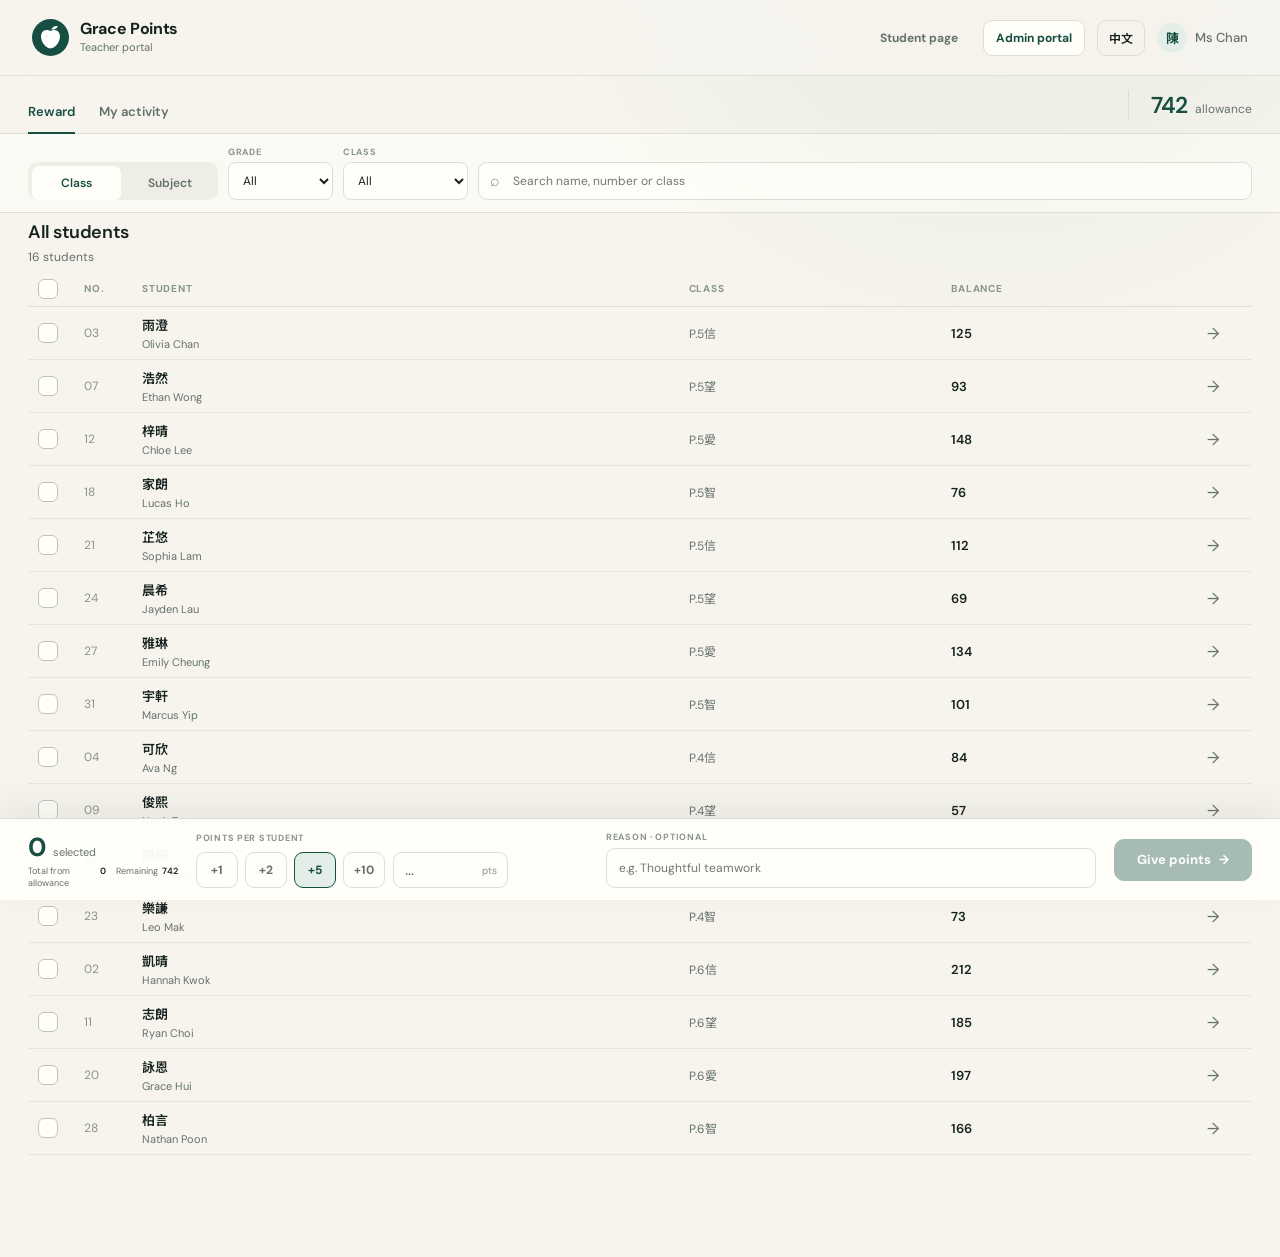
==== commit 0734859f: "Revert "Reimagine Grace Points as cyber command system" This reverts commit e60ef753e15220f3d438cb71" ====
--- a/teacher.html
+++ b/teacher.html
@@ -12,10 +12,10 @@
     <link rel="preconnect" href="https://fonts.googleapis.com" />
     <link rel="preconnect" href="https://fonts.gstatic.com" crossorigin />
     <link
-      href="https://fonts.googleapis.com/css2?family=Noto+Sans+TC:wght@400;500;600;700&family=Space+Grotesk:wght@400;500;600;700&display=swap"
+      href="https://fonts.googleapis.com/css2?family=DM+Sans:wght@400;500;600;700&family=Noto+Sans+TC:wght@400;500;600;700&display=swap"
       rel="stylesheet"
     />
-    <link rel="stylesheet" href="styles.css?v=4" />
+    <link rel="stylesheet" href="styles.css?v=3" />
   </head>
   <body data-page="teacher">
     <div class="app-shell">
@@ -53,6 +53,6 @@
     <div class="toast" id="toast" role="status" aria-live="polite"></div>
 
     <noscript>This demo needs JavaScript enabled.</noscript>
-    <script src="app.js?v=4" defer></script>
+    <script src="app.js?v=3" defer></script>
   </body>
 </html>
--- a/styles.css
+++ b/styles.css
@@ -2308,984 +2308,6 @@
   }
 }
 
-/* Grace Core cyber system */
-:root {
-  --ink: #eafff7;
-  --muted: #83a79b;
-  --soft: #55776d;
-  --paper: #050d0b;
-  --surface: #091713;
-  --surface-2: #0d201a;
-  --line: rgba(122, 255, 207, 0.16);
-  --jade: #55f4b6;
-  --jade-2: #2ed99c;
-  --jade-soft: rgba(85, 244, 182, 0.11);
-  --berry: #ff6f82;
-  --warning: #ffc66d;
-  --warning-soft: rgba(255, 198, 109, 0.12);
-  --danger: #ff7b8a;
-  --danger-soft: rgba(255, 123, 138, 0.12);
-  --shadow: 0 24px 80px rgba(0, 0, 0, 0.48);
-  --font: "Space Grotesk", "Noto Sans TC", system-ui, sans-serif;
-  color-scheme: dark;
-}
-
-html,
-body {
-  background: var(--paper);
-}
-
-body {
-  position: relative;
-  background-image:
-    linear-gradient(rgba(85, 244, 182, 0.025) 1px, transparent 1px),
-    linear-gradient(90deg, rgba(85, 244, 182, 0.025) 1px, transparent 1px);
-  background-size: 42px 42px;
-}
-
-body::before {
-  position: fixed;
-  inset: 0;
-  z-index: 200;
-  height: 1px;
-  background: linear-gradient(90deg, transparent, rgba(85, 244, 182, 0.32), transparent);
-  content: "";
-  pointer-events: none;
-  animation: system-scan 9s linear infinite;
-}
-
-@keyframes system-scan {
-  from { transform: translateY(-2px); }
-  to { transform: translateY(100vh); }
-}
-
-.topbar {
-  border-bottom-color: var(--line);
-  background: rgba(5, 13, 11, 0.9);
-}
-
-.brand-mark {
-  border: 1px solid rgba(85, 244, 182, 0.5);
-  background: rgba(85, 244, 182, 0.06);
-  box-shadow: inset 0 0 18px rgba(85, 244, 182, 0.12), 0 0 20px rgba(85, 244, 182, 0.08);
-  color: var(--jade);
-}
-
-.brand-mark circle {
-  fill: var(--jade);
-}
-
-.brand-copy small {
-  color: var(--jade-2);
-  letter-spacing: 0.07em;
-  text-transform: uppercase;
-}
-
-.portal-link,
-.language-button,
-.secondary-button {
-  border-color: var(--line);
-  background: rgba(85, 244, 182, 0.04);
-  color: var(--jade);
-}
-
-.portal-link:hover,
-.language-button:hover,
-.secondary-button:hover {
-  border-color: rgba(85, 244, 182, 0.55);
-  background: rgba(85, 244, 182, 0.09);
-  box-shadow: 0 0 24px rgba(85, 244, 182, 0.08);
-}
-
-.avatar {
-  border: 1px solid var(--line);
-  background: var(--jade-soft);
-  color: var(--jade);
-}
-
-.primary-button {
-  border-color: var(--jade);
-  background: var(--jade);
-  box-shadow: 0 0 24px rgba(85, 244, 182, 0.13);
-  color: #02100b;
-}
-
-.primary-button:hover:not(:disabled) {
-  background: #76ffca;
-  box-shadow: 0 0 34px rgba(85, 244, 182, 0.25);
-}
-
-input,
-select,
-textarea,
-.field-group select,
-.field-group input,
-.field-group textarea,
-.custom-points input {
-  border-color: var(--line);
-  background: rgba(7, 20, 16, 0.9);
-  color: var(--ink);
-}
-
-input::placeholder,
-textarea::placeholder {
-  color: #4e6e64;
-}
-
-.view-enter {
-  animation-name: cyber-view-enter;
-}
-
-@keyframes cyber-view-enter {
-  from { opacity: 0; clip-path: inset(0 0 100% 0); transform: translateY(5px); }
-  to { opacity: 1; clip-path: inset(0); transform: translateY(0); }
-}
-
-/* Teacher command surface */
-.compact-teacher-bar {
-  border-bottom-color: var(--line);
-  background: rgba(5, 13, 11, 0.74);
-}
-
-.text-tab {
-  color: var(--muted);
-  letter-spacing: 0.06em;
-  text-transform: uppercase;
-}
-
-.text-tab.active,
-.compact-balance strong {
-  color: var(--jade);
-  text-shadow: 0 0 18px rgba(85, 244, 182, 0.18);
-}
-
-.text-tab.active::after {
-  background: var(--jade);
-  box-shadow: 0 0 12px var(--jade);
-}
-
-.cyber-workspace {
-  display: grid;
-  grid-template-columns: 238px minmax(0, 1fr);
-  min-height: calc(100vh - var(--header-h) - 58px);
-}
-
-.filter-console {
-  display: flex;
-  min-width: 0;
-  flex-direction: column;
-  gap: 17px;
-  padding: 21px 18px 110px;
-  border-right: 1px solid var(--line);
-  background:
-    linear-gradient(180deg, rgba(85, 244, 182, 0.035), transparent 38%),
-    rgba(4, 14, 11, 0.82);
-}
-
-.console-heading {
-  display: flex;
-  align-items: center;
-  gap: 10px;
-  padding-bottom: 14px;
-  border-bottom: 1px solid var(--line);
-}
-
-.console-heading > div {
-  display: grid;
-  gap: 2px;
-}
-
-.console-heading span,
-.console-status span,
-.matrix-kicker {
-  color: var(--muted);
-  font-size: 9px;
-  font-weight: 700;
-  letter-spacing: 0.13em;
-  text-transform: uppercase;
-}
-
-.console-heading strong {
-  color: var(--jade);
-  font-size: 13px;
-  letter-spacing: 0.08em;
-}
-
-.signal-dot,
-.console-status i,
-.node-status i,
-.core-tag i {
-  display: inline-block;
-  width: 7px;
-  height: 7px;
-  border-radius: 50%;
-  background: var(--jade);
-  box-shadow: 0 0 12px var(--jade);
-  animation: signal-pulse 1.8s ease-in-out infinite;
-}
-
-@keyframes signal-pulse {
-  50% { opacity: 0.38; transform: scale(0.72); }
-}
-
-.filter-console .compact-mode-switch {
-  width: 100%;
-  height: 38px;
-  background: rgba(85, 244, 182, 0.055);
-}
-
-.filter-console .mode-switch button {
-  border: 1px solid transparent;
-  border-radius: 4px;
-  color: var(--muted);
-}
-
-.filter-console .mode-switch button.active {
-  border-color: rgba(85, 244, 182, 0.35);
-  background: rgba(85, 244, 182, 0.1);
-  box-shadow: inset 0 0 20px rgba(85, 244, 182, 0.06);
-  color: var(--jade);
-}
-
-.filter-console .compact-field,
-.filter-console .compact-search {
-  width: 100%;
-}
-
-.filter-console .compact-field select,
-.filter-console .compact-search input {
-  height: 41px;
-  border-radius: 3px;
-  background: rgba(4, 16, 12, 0.88);
-  color: var(--ink);
-}
-
-.filter-console .compact-search input::placeholder {
-  color: var(--muted);
-}
-
-.filter-console .compact-search {
-  margin-top: 2px;
-}
-
-.console-status {
-  display: flex;
-  align-items: center;
-  justify-content: space-between;
-  margin-top: auto;
-  padding-top: 14px;
-  border-top: 1px solid var(--line);
-}
-
-.console-status span {
-  display: inline-flex;
-  align-items: center;
-  gap: 7px;
-}
-
-.console-status strong {
-  color: var(--jade);
-  font-size: 10px;
-}
-
-.matrix-zone {
-  min-width: 0;
-  padding: 22px 26px 110px;
-}
-
-.matrix-toolbar {
-  display: flex;
-  min-height: 60px;
-  align-items: flex-start;
-  justify-content: space-between;
-  gap: 18px;
-  margin-bottom: 15px;
-}
-
-.matrix-kicker {
-  margin: 0 0 5px !important;
-  color: var(--jade-2);
-}
-
-.matrix-toolbar h2 {
-  margin: 0;
-  font-size: 24px;
-  font-weight: 500;
-  letter-spacing: -0.04em;
-}
-
-.matrix-toolbar .roster-title > p:last-child {
-  margin-top: 4px;
-  color: var(--muted);
-  font-size: 11px;
-}
-
-.matrix-select-all {
-  display: inline-flex;
-  min-height: 38px;
-  align-items: center;
-  gap: 8px;
-  padding: 0 12px;
-  border: 1px solid var(--line);
-  border-radius: 3px;
-  background: rgba(85, 244, 182, 0.025);
-  color: var(--muted);
-  font-size: 10px;
-  font-weight: 700;
-  letter-spacing: 0.08em;
-  text-transform: uppercase;
-}
-
-.matrix-select-all:hover,
-.matrix-select-all.active {
-  border-color: rgba(85, 244, 182, 0.48);
-  color: var(--jade);
-}
-
-.student-matrix {
-  display: grid;
-  grid-template-columns: repeat(4, minmax(150px, 1fr));
-  border-top: 1px solid var(--line);
-  border-left: 1px solid var(--line);
-}
-
-.student-node.student-row {
-  position: relative;
-  display: block;
-  min-height: 126px;
-  padding: 0;
-  overflow: hidden;
-  border: 0;
-  border-right: 1px solid var(--line);
-  border-bottom: 1px solid var(--line);
-  background: rgba(7, 20, 16, 0.36);
-  transition: background 180ms ease, box-shadow 180ms ease;
-}
-
-.student-node.student-row:hover {
-  background: rgba(85, 244, 182, 0.045);
-}
-
-.student-node::after {
-  position: absolute;
-  right: 0;
-  bottom: 0;
-  left: 0;
-  height: 1px;
-  background: linear-gradient(90deg, transparent, var(--jade), transparent);
-  content: "";
-  opacity: 0;
-  transform: translateX(-70%);
-  transition: opacity 160ms ease;
-}
-
-.student-node:hover::after {
-  opacity: 0.55;
-  animation: node-scan 1.4s linear infinite;
-}
-
-@keyframes node-scan {
-  to { transform: translateX(70%); }
-}
-
-.student-node.selected {
-  background: rgba(85, 244, 182, 0.09);
-  box-shadow: inset 0 0 34px rgba(85, 244, 182, 0.055);
-}
-
-.student-node.selected::before {
-  position: absolute;
-  inset: 0;
-  z-index: 2;
-  border: 1px solid rgba(85, 244, 182, 0.58);
-  content: "";
-  pointer-events: none;
-}
-
-.node-selector {
-  display: grid;
-  width: 100%;
-  min-height: 126px;
-  grid-template-columns: 1fr auto;
-  grid-template-rows: auto 1fr auto;
-  gap: 9px;
-  padding: 14px 15px;
-  text-align: left;
-}
-
-.node-status {
-  display: inline-flex;
-  align-items: center;
-  gap: 7px;
-  color: var(--muted);
-  font-size: 9px;
-  letter-spacing: 0.12em;
-}
-
-.node-status i {
-  width: 5px;
-  height: 5px;
-  box-shadow: 0 0 8px var(--jade);
-}
-
-.node-selector .check-control {
-  grid-column: 2;
-  grid-row: 1;
-  width: 18px;
-  height: 18px;
-  border-radius: 2px;
-  border-color: var(--line);
-  background: transparent;
-}
-
-.node-selector .check-control.checked {
-  border-color: var(--jade);
-  background: var(--jade);
-  color: #02100b;
-  box-shadow: 0 0 14px rgba(85, 244, 182, 0.26);
-}
-
-.node-selector .student-name {
-  grid-column: 1 / -1;
-  align-self: center;
-}
-
-.node-selector .student-name strong {
-  font-size: 14px;
-}
-
-.node-selector .student-name small {
-  color: var(--muted);
-  font-size: 10px;
-}
-
-.node-meta {
-  display: flex;
-  grid-column: 1 / -1;
-  align-items: center;
-  justify-content: space-between;
-  padding-right: 23px;
-}
-
-.node-meta .class-tag {
-  display: inline;
-  color: var(--muted);
-  font-size: 10px;
-}
-
-.node-meta .point-balance {
-  color: var(--jade);
-  font-size: 13px;
-}
-
-.node-meta .point-balance small {
-  font-size: 8px;
-  letter-spacing: 0.1em;
-}
-
-.node-detail {
-  position: absolute;
-  right: 10px;
-  bottom: 9px;
-  z-index: 4;
-  color: var(--soft);
-}
-
-.reward-compose {
-  grid-column: 1 / -1;
-  border-top-color: rgba(85, 244, 182, 0.3);
-  background:
-    linear-gradient(90deg, rgba(85, 244, 182, 0.05), transparent 32%),
-    rgba(5, 15, 12, 0.97);
-  box-shadow: 0 -18px 50px rgba(0, 0, 0, 0.38);
-}
-
-.reward-compose::before {
-  position: absolute;
-  top: -1px;
-  left: 0;
-  width: 18%;
-  height: 1px;
-  background: var(--jade);
-  box-shadow: 0 0 14px var(--jade);
-  content: "";
-}
-
-.compose-selection > strong,
-.summary-row strong,
-.point-balance {
-  color: var(--jade);
-}
-
-.compose-points .point-button,
-.compact-custom input,
-.compose-reason input {
-  border-radius: 3px;
-}
-
-.point-button {
-  border-color: var(--line);
-  background: rgba(85, 244, 182, 0.025);
-  color: var(--muted);
-}
-
-.point-button:hover,
-.point-button.active {
-  border-color: rgba(85, 244, 182, 0.5);
-  background: rgba(85, 244, 182, 0.1);
-  box-shadow: inset 0 0 18px rgba(85, 244, 182, 0.06);
-  color: var(--jade);
-}
-
-/* Student identity gateway */
-.student-login-view {
-  background: #050d0b;
-}
-
-.login-atmosphere {
-  border-right: 1px solid var(--line);
-  background:
-    radial-gradient(circle at 63% 25%, rgba(85, 244, 182, 0.09), transparent 19rem),
-    #06120f;
-}
-
-.orchard-pattern {
-  opacity: 1;
-  background:
-    linear-gradient(rgba(85, 244, 182, 0.05) 1px, transparent 1px),
-    linear-gradient(90deg, rgba(85, 244, 182, 0.05) 1px, transparent 1px),
-    radial-gradient(circle at 70% 25%, rgba(85, 244, 182, 0.07), transparent 26%);
-  background-size: 52px 52px, 52px 52px, auto;
-  animation: cyber-grid-drift 12s linear infinite alternate;
-}
-
-@keyframes cyber-grid-drift {
-  to { transform: scale(1.05) translate3d(-1.5%, 1.5%, 0); }
-}
-
-.core-orb {
-  position: absolute;
-  top: 9%;
-  right: 10%;
-  z-index: 2;
-  display: grid;
-  width: clamp(190px, 25vw, 320px);
-  aspect-ratio: 1;
-  place-items: center;
-  border: 1px solid rgba(85, 244, 182, 0.25);
-  border-radius: 50%;
-  box-shadow: inset 0 0 70px rgba(85, 244, 182, 0.04), 0 0 60px rgba(85, 244, 182, 0.04);
-  animation: core-breathe 4.2s ease-in-out infinite;
-}
-
-.core-orb::before,
-.core-orb::after {
-  position: absolute;
-  border: 1px solid rgba(85, 244, 182, 0.2);
-  border-radius: 50%;
-  content: "";
-}
-
-.core-orb::before {
-  inset: 13%;
-  border-style: dashed;
-  animation: core-spin 18s linear infinite;
-}
-
-.core-orb::after {
-  inset: 30%;
-  background: rgba(85, 244, 182, 0.07);
-  box-shadow: 0 0 45px rgba(85, 244, 182, 0.15), inset 0 0 30px rgba(85, 244, 182, 0.08);
-}
-
-.core-orb span {
-  z-index: 2;
-  color: var(--jade);
-  font-size: 22px;
-  font-weight: 700;
-  letter-spacing: 0.18em;
-  text-shadow: 0 0 16px rgba(85, 244, 182, 0.45);
-}
-
-.core-orb i,
-.core-orb b {
-  position: absolute;
-  width: 10px;
-  height: 10px;
-  border-radius: 50%;
-  background: var(--jade);
-  box-shadow: 0 0 18px var(--jade);
-}
-
-.core-orb i { top: 13%; left: 24%; }
-.core-orb b { right: 10%; bottom: 28%; width: 5px; height: 5px; }
-
-@keyframes core-breathe {
-  50% { transform: scale(1.035); box-shadow: inset 0 0 90px rgba(85, 244, 182, 0.07), 0 0 80px rgba(85, 244, 182, 0.08); }
-}
-
-@keyframes core-spin { to { transform: rotate(360deg); } }
-
-.login-atmosphere-copy {
-  z-index: 3;
-}
-
-.login-atmosphere-copy .eyebrow,
-.core-tag {
-  display: inline-flex;
-  align-items: center;
-  gap: 8px;
-  color: var(--jade-2);
-}
-
-.login-atmosphere-copy h2 {
-  color: var(--ink);
-  font-weight: 500;
-  text-shadow: 0 0 44px rgba(85, 244, 182, 0.08);
-}
-
-.login-panel-wrap {
-  position: relative;
-  background:
-    linear-gradient(rgba(85, 244, 182, 0.025) 1px, transparent 1px),
-    #07100e;
-  background-size: 100% 44px;
-}
-
-.login-panel > .eyebrow {
-  color: var(--jade-2);
-}
-
-.choice-button,
-.number-key,
-.number-display {
-  border-color: var(--line);
-  border-radius: 3px;
-  background: rgba(85, 244, 182, 0.025);
-}
-
-.choice-button:hover,
-.number-key:hover {
-  border-color: rgba(85, 244, 182, 0.4);
-  background: rgba(85, 244, 182, 0.07);
-}
-
-.choice-button.active {
-  border-color: var(--jade);
-  background: rgba(85, 244, 182, 0.11);
-  box-shadow: inset 0 0 18px rgba(85, 244, 182, 0.07), 0 0 16px rgba(85, 244, 182, 0.06);
-  color: var(--jade);
-}
-
-.number-display strong,
-.demo-hint button {
-  color: var(--jade);
-}
-
-.demo-hint {
-  border-top-color: var(--line);
-}
-
-/* Student account signal view */
-.student-home {
-  background: transparent;
-}
-
-.student-balance-stage {
-  position: relative;
-  border: 1px solid rgba(85, 244, 182, 0.24);
-  border-radius: 4px;
-  background:
-    linear-gradient(rgba(85, 244, 182, 0.035) 1px, transparent 1px),
-    linear-gradient(90deg, rgba(85, 244, 182, 0.035) 1px, transparent 1px),
-    rgba(7, 24, 18, 0.76);
-  background-size: 42px 42px;
-  box-shadow: inset 0 0 70px rgba(85, 244, 182, 0.035);
-}
-
-.core-tag {
-  position: absolute;
-  top: 22px;
-  left: 28px;
-  color: var(--jade-2) !important;
-  font-size: 9px !important;
-  font-weight: 700;
-  letter-spacing: 0.11em;
-  text-transform: uppercase;
-}
-
-.student-balance-stage strong {
-  color: var(--jade);
-  text-shadow: 0 0 35px rgba(85, 244, 182, 0.2);
-}
-
-.balance-fruit {
-  border-color: rgba(85, 244, 182, 0.25);
-  box-shadow: inset 0 0 40px rgba(85, 244, 182, 0.04);
-  animation: core-spin 22s linear infinite;
-}
-
-.balance-fruit::before {
-  inset: 22%;
-  border: 1px dashed rgba(85, 244, 182, 0.5);
-  background: rgba(85, 244, 182, 0.07);
-}
-
-.balance-fruit::after {
-  background: var(--jade);
-  box-shadow: 0 0 18px var(--jade);
-}
-
-.history-list,
-.history-row,
-.year-summary,
-.year-summary div {
-  border-color: var(--line);
-}
-
-.history-row {
-  position: relative;
-}
-
-.history-row::before {
-  position: absolute;
-  top: 50%;
-  left: 16px;
-  width: 1px;
-  height: 100%;
-  background: var(--line);
-  content: "";
-}
-
-.history-row:last-child::before { display: none; }
-
-.history-icon {
-  z-index: 1;
-  border: 1px solid var(--line);
-  background: var(--surface);
-  color: var(--jade);
-}
-
-.history-icon.redeem {
-  border-color: rgba(255, 123, 138, 0.25);
-  background: var(--surface);
-}
-
-/* Admin and activity data rails */
-.page-heading,
-.activity-section,
-.admin-content {
-  background: transparent;
-}
-
-.admin-metrics,
-.metric,
-.table-wrap,
-.data-table td,
-.teacher-spending-list,
-.spending-row {
-  border-color: var(--line);
-}
-
-.metric {
-  background: rgba(85, 244, 182, 0.018);
-}
-
-.metric strong,
-.spending-fill,
-.status-label::before {
-  color: var(--jade);
-}
-
-.spending-fill,
-.status-label::before {
-  background: var(--jade);
-  box-shadow: 0 0 10px rgba(85, 244, 182, 0.28);
-}
-
-.rollover-panel {
-  border: 1px solid rgba(85, 244, 182, 0.25);
-  border-radius: 4px;
-  background:
-    linear-gradient(135deg, rgba(85, 244, 182, 0.07), transparent 45%),
-    #081914;
-  box-shadow: inset 0 0 55px rgba(85, 244, 182, 0.025);
-}
-
-.rollover-panel .secondary-button {
-  border-color: var(--line);
-  background: var(--jade);
-  color: #02100b;
-}
-
-.modal-backdrop {
-  background: rgba(0, 6, 4, 0.78);
-}
-
-.modal {
-  border: 1px solid rgba(85, 244, 182, 0.28);
-  border-radius: 4px;
-  background:
-    linear-gradient(135deg, rgba(85, 244, 182, 0.045), transparent 38%),
-    #081510;
-}
-
-.modal-kicker,
-.pin-hint {
-  color: var(--jade) !important;
-}
-
-.toast {
-  border: 1px solid rgba(85, 244, 182, 0.3);
-  border-radius: 3px;
-  background: #081510;
-  color: var(--jade);
-}
-
-@media (max-width: 1120px) {
-  .student-matrix {
-    grid-template-columns: repeat(3, minmax(150px, 1fr));
-  }
-}
-
-@media (max-width: 900px) {
-  .cyber-workspace {
-    grid-template-columns: 1fr;
-  }
-
-  .filter-console {
-    display: grid;
-    grid-template-columns: 160px repeat(3, minmax(110px, 1fr));
-    gap: 10px;
-    padding: 14px 18px;
-    border-right: 0;
-    border-bottom: 1px solid var(--line);
-  }
-
-  .console-heading {
-    grid-column: 1;
-    grid-row: 1 / span 2;
-  }
-
-  .filter-console .compact-mode-switch {
-    grid-column: 2 / 4;
-  }
-
-  .filter-console .compact-search {
-    grid-column: 2 / -1;
-  }
-
-  .console-status {
-    display: none;
-  }
-
-  .matrix-zone {
-    padding: 18px 18px 110px;
-  }
-
-  .student-matrix {
-    grid-template-columns: repeat(3, minmax(140px, 1fr));
-  }
-}
-
-@media (max-width: 650px) {
-  .filter-console {
-    grid-template-columns: repeat(2, minmax(0, 1fr));
-    padding: 12px 14px;
-  }
-
-  .console-heading {
-    grid-column: 1 / -1;
-    grid-row: auto;
-    padding-bottom: 9px;
-  }
-
-  .filter-console .compact-mode-switch,
-  .filter-console .compact-search {
-    grid-column: 1 / -1;
-  }
-
-  .matrix-zone {
-    padding: 14px 14px 135px;
-  }
-
-  .matrix-toolbar h2 {
-    font-size: 20px;
-  }
-
-  .matrix-select-all {
-    padding: 0 9px;
-  }
-
-  .student-matrix {
-    grid-template-columns: repeat(2, minmax(0, 1fr));
-  }
-
-  .student-node.student-row,
-  .node-selector {
-    min-height: 116px;
-  }
-
-  .node-selector {
-    padding: 12px;
-  }
-
-  .node-meta {
-    padding-right: 19px;
-  }
-
-  .student-login-view {
-    display: block;
-  }
-
-  .login-atmosphere {
-    min-height: 350px;
-    border-right: 0;
-    border-bottom: 1px solid var(--line);
-  }
-
-  .core-orb {
-    top: 28px;
-    right: 24px;
-    width: 175px;
-  }
-
-  .login-atmosphere-copy h2 {
-    max-width: 310px;
-    font-size: 42px;
-  }
-
-  .login-panel-wrap {
-    padding-top: 30px;
-  }
-
-  .student-balance-stage {
-    border-radius: 3px;
-  }
-}
-
-@media (max-width: 420px) {
-  .student-matrix {
-    grid-template-columns: repeat(2, minmax(0, 1fr));
-  }
-
-  .matrix-toolbar {
-    min-height: 54px;
-  }
-
-  .matrix-select-all span:last-child {
-    display: none;
-  }
-
-  .node-selector .student-name strong {
-    font-size: 13px;
-  }
-
-  .core-orb {
-    width: 150px;
-  }
-}
-
 @media (prefers-reduced-motion: reduce) {
   *,
   *::before,
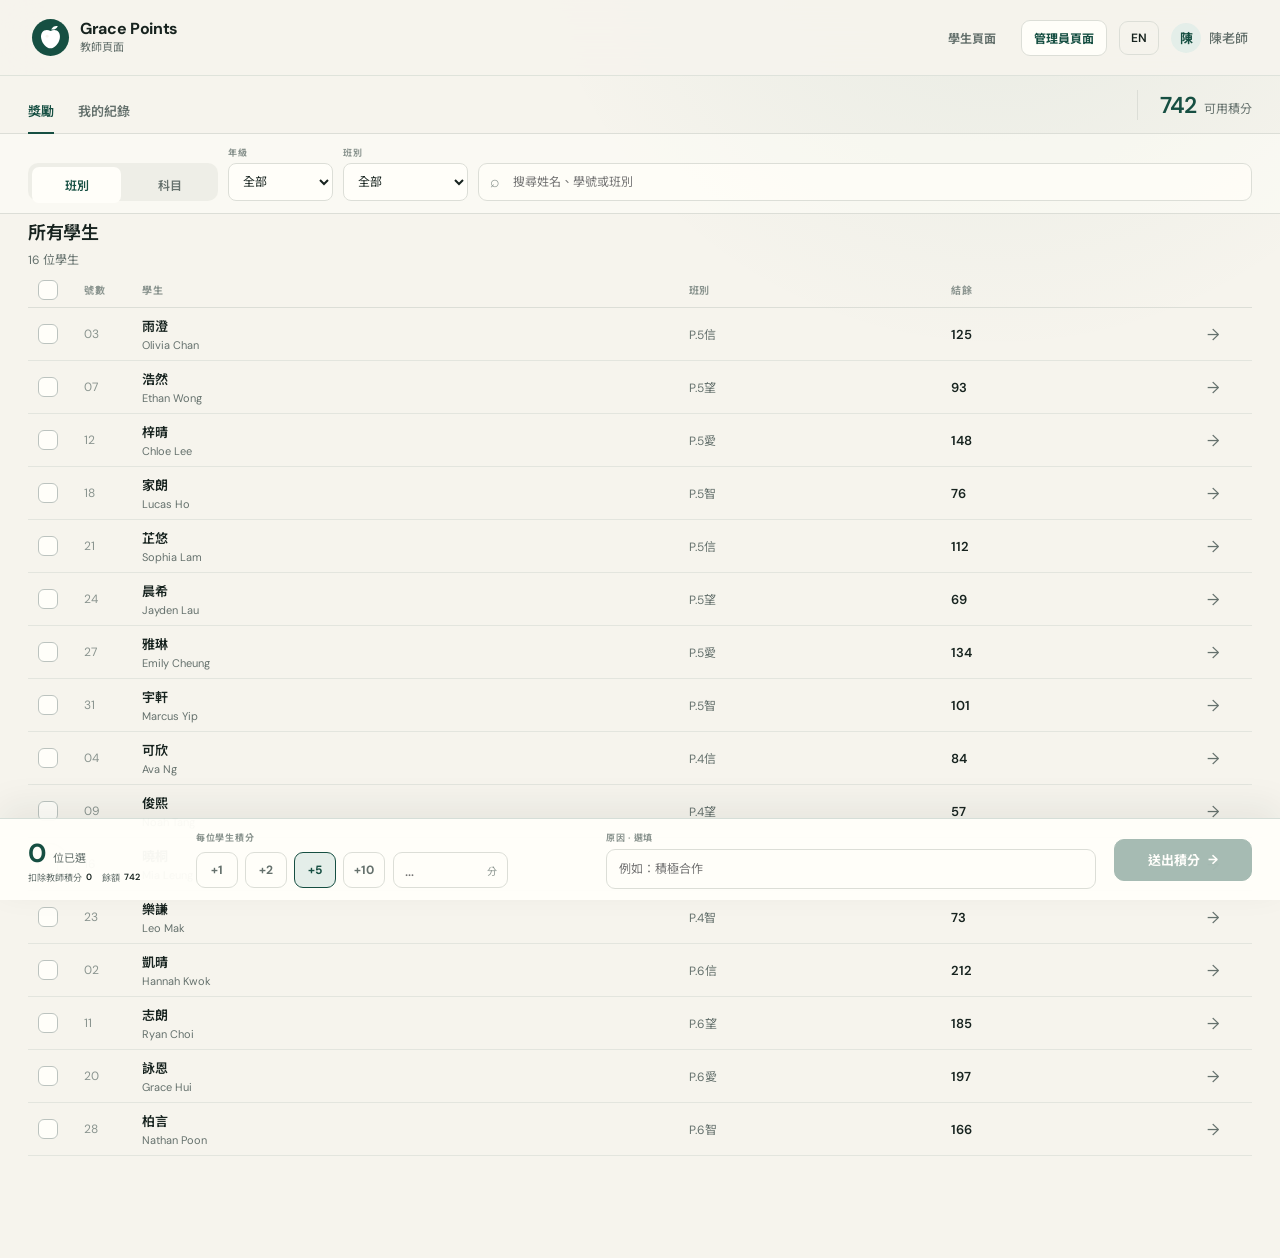
==== commit 08980603: "Make Traditional Chinese the default student experience" ====
--- a/teacher.html
+++ b/teacher.html
@@ -1,5 +1,5 @@
 <!doctype html>
-<html lang="en">
+<html lang="zh-Hant">
   <head>
     <meta charset="UTF-8" />
     <meta name="viewport" content="width=device-width, initial-scale=1.0" />
@@ -15,7 +15,7 @@
       href="https://fonts.googleapis.com/css2?family=DM+Sans:wght@400;500;600;700&family=Noto+Sans+TC:wght@400;500;600;700&display=swap"
       rel="stylesheet"
     />
-    <link rel="stylesheet" href="styles.css?v=3" />
+    <link rel="stylesheet" href="styles.css?v=5" />
   </head>
   <body data-page="teacher">
     <div class="app-shell">
@@ -30,18 +30,18 @@
           </span>
           <span class="brand-copy">
             <strong>Grace Points</strong>
-            <small data-i18n="teacherPortal">Teacher portal</small>
+            <small data-i18n="teacherPortal">教師頁面</small>
           </span>
         </a>
 
         <div class="topbar-actions">
-          <a class="portal-link subtle-link" href="index.html" data-i18n="studentPage">Student page</a>
-          <button class="portal-link" id="admin-entry-button" type="button" data-i18n="adminPortal">Admin portal</button>
-          <button class="portal-link" id="back-to-teacher-button" type="button" data-i18n="teacherWorkspace" hidden>Teacher workspace</button>
-          <button class="language-button" id="language-toggle" type="button" aria-label="Switch language">中文</button>
+          <a class="portal-link subtle-link" href="index.html" data-i18n="studentPage">學生頁面</a>
+          <button class="portal-link" id="admin-entry-button" type="button" data-i18n="adminPortal">管理員頁面</button>
+          <button class="portal-link" id="back-to-teacher-button" type="button" data-i18n="teacherWorkspace" hidden>教師工作區</button>
+          <button class="language-button" id="language-toggle" type="button" aria-label="Switch language">EN</button>
           <div class="account-identity" id="account-identity" aria-live="polite">
             <span class="avatar">陳</span>
-            <span class="account-name">Ms Chan</span>
+            <span class="account-name">陳老師</span>
           </div>
         </div>
       </header>
@@ -53,6 +53,6 @@
     <div class="toast" id="toast" role="status" aria-live="polite"></div>
 
     <noscript>This demo needs JavaScript enabled.</noscript>
-    <script src="app.js?v=3" defer></script>
+    <script src="app.js?v=5" defer></script>
   </body>
 </html>
